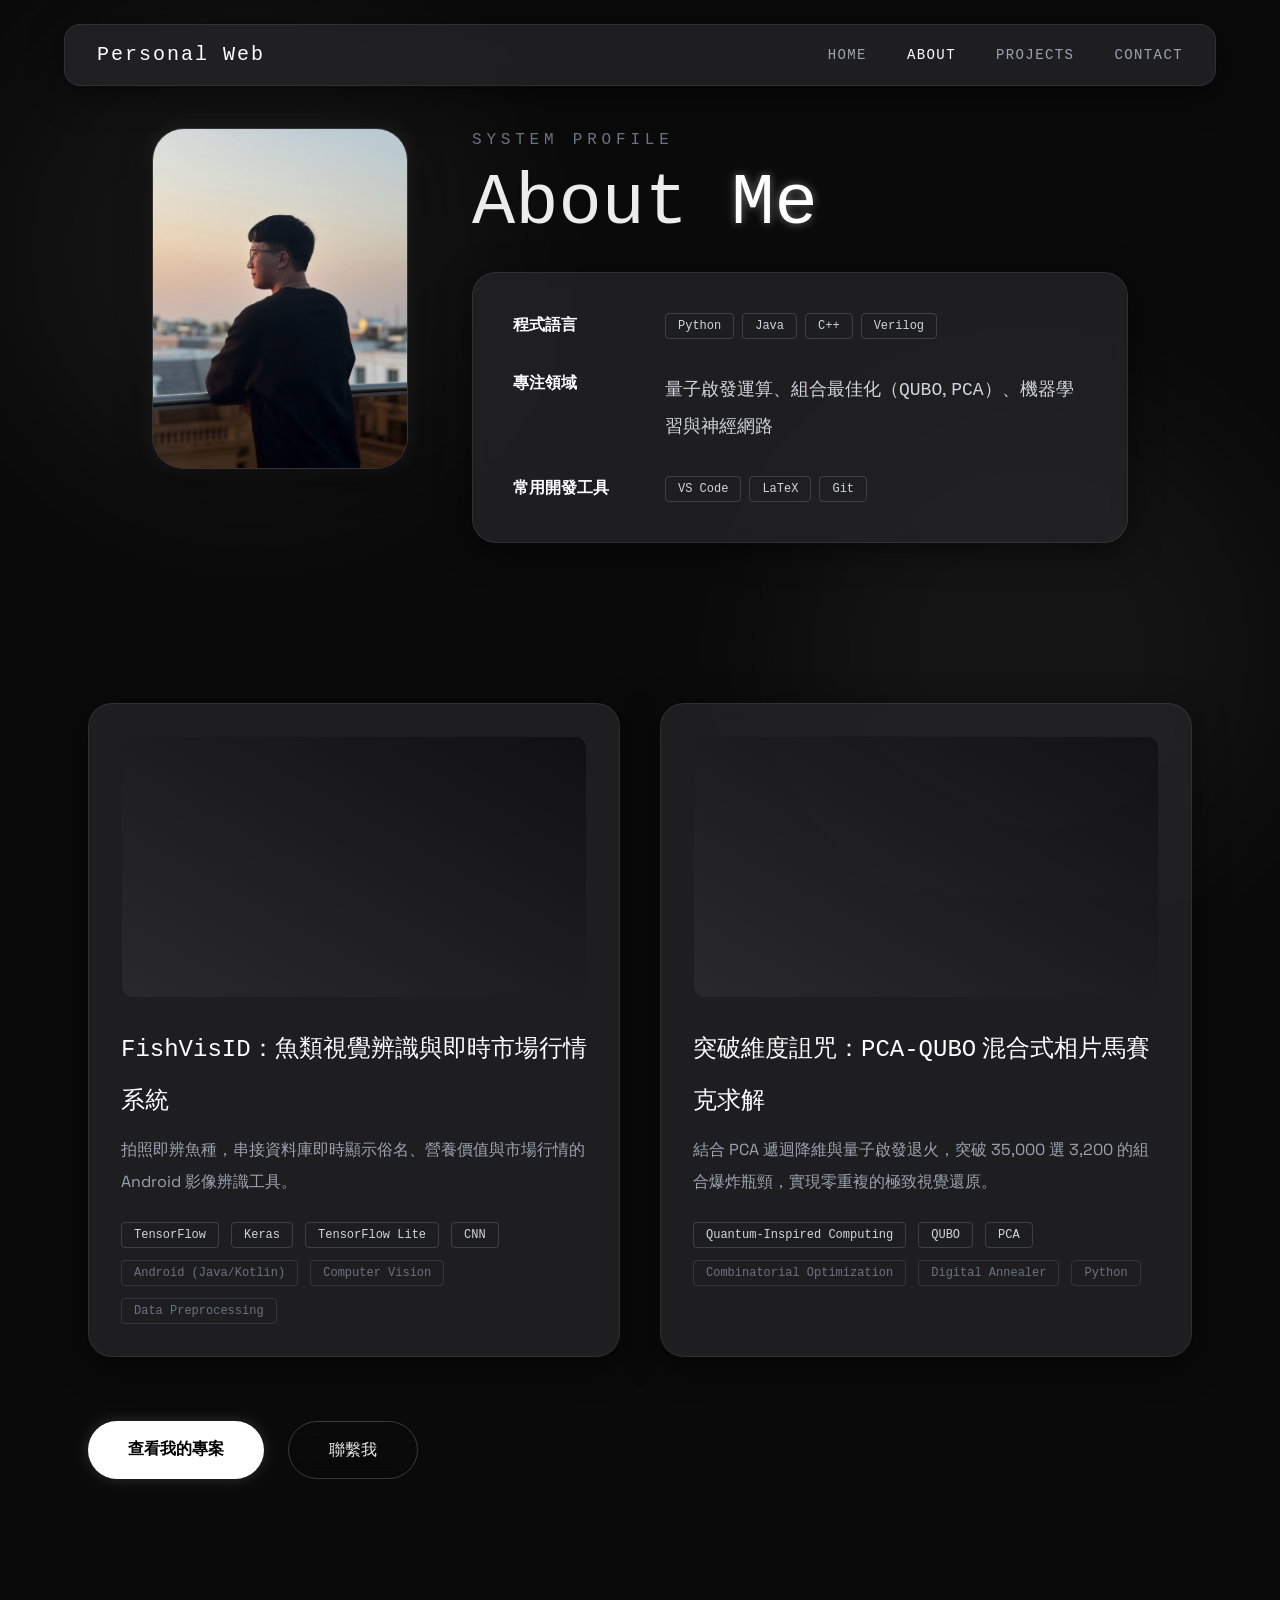
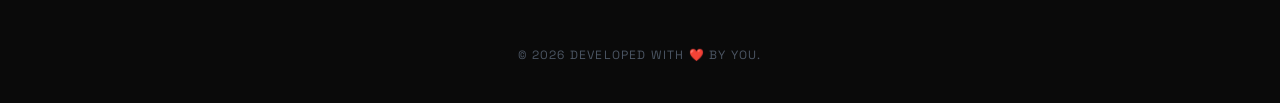
==== about.html @ de36a01a "整體優化" ====
<!DOCTYPE html>
<html lang="zh-TW">

<head>
    <meta charset="UTF-8">
    <meta name="viewport" content="width=device-width, initial-scale=1.0">
    <title>About | Personal Web</title>
    <link rel="preconnect" href="https://fonts.googleapis.com">
    <link rel="preconnect" href="https://fonts.gstatic.com" crossorigin>
    <link href="https://fonts.googleapis.com/css2?family=Playfair+Display:wght@500;700&family=Space+Grotesk:wght@300;400;500;700&display=swap"
        rel="stylesheet">
    <link href="tailwind.css" rel="stylesheet">
    <link href="https://unpkg.com/aos@2.3.1/dist/aos.css" rel="stylesheet">
    <!-------------------------------------------------------------------------
    CSS
    ----------------------------------------------------------------------->

    <style>
        html {
            scroll-behavior: smooth;
            overflow-x: hidden;
            width: 100%;
        }

        section[id] {
            scroll-margin-top: 110px;
        }

        body {
            background-color: #0A0A0A;
            color: #ECECEC;
            font-family: 'Space Grotesk', sans-serif;
            overflow-x: hidden;
            overflow-wrap: break-word;
        }

        .font-display {
            font-family: 'Playfair Display', serif;
        }

        /* 環境光暈：純白單色漫射光，僅暗示空間深度 */
        .blob {
            position: absolute;
            width: 500px;
            height: 500px;
            background: rgba(255, 255, 255, 0.045);
            filter: blur(80px);
            border-radius: 50%;
            z-index: -1;
            will-change: transform;
        }

        /* 消光毛玻璃材質 */
        .glass-card {
            background: rgba(40, 40, 43, 0.72);
            backdrop-filter: blur(10px);
            -webkit-backdrop-filter: blur(10px);
            border: 1px solid rgba(255, 255, 255, 0.08);
            box-shadow: 0 8px 32px 0 rgba(0, 0, 0, 0.5);
            position: relative;
            overflow: hidden;
            transition: border-color 0.3s ease, box-shadow 0.3s ease, background-color 0.3s ease;
        }

        .glass-card:hover {
            border-color: rgba(255, 255, 255, 0.2);
            background: rgba(46, 46, 50, 0.8);
            box-shadow: 0 8px 32px 0 rgba(0, 0, 0, 0.5), 0 0 24px rgba(255, 255, 255, 0.06);
        }

        /* 手機版效能優化：backdrop-filter 與大面積模糊在 Safari 上非常吃資源，
           小螢幕直接關閉，改用純色底，觀感接近、但流暢很多 */
        @media (max-width: 767px) {
            .blob {
                display: none;
            }

            .glass-card {
                background: rgba(30, 30, 33, 0.94);
                backdrop-filter: none;
                -webkit-backdrop-filter: none;
            }

            .glass-card:hover {
                background: rgba(34, 34, 38, 0.96);
            }
        }

        /* 彈窗開關動畫 */
        #modal-overlay {
            transition: opacity 0.25s ease;
            opacity: 0;
        }

        #modal-overlay.modal-active {
            opacity: 1;
        }

        #modal-overlay>.glass-card {
            transition: transform 0.25s ease, opacity 0.25s ease;
            transform: scale(0.96);
            opacity: 0;
        }

        #modal-overlay.modal-active>.glass-card {
            transform: scale(1);
            opacity: 1;
        }

        .text-glow-white {
            text-shadow: 0 0 10px rgba(255, 255, 255, 0.4);
        }

        .glow-hover:hover {
            text-shadow: 0 0 10px rgba(255, 255, 255, 0.5);
        }

        @keyframes scan {
            0% {
                transform: translateY(-100%);
            }

            100% {
                transform: translateY(100%);
            }
        }

        /* 面板滾輪 */
        .custom-scrollbar::-webkit-scrollbar {
            width: 6px;
        }

        .custom-scrollbar::-webkit-scrollbar-track {
            background: rgba(255, 255, 255, 0.05);
            border-radius: 10px;
        }

        .custom-scrollbar::-webkit-scrollbar-thumb {
            background: rgba(255, 255, 255, 0.25);
            border-radius: 10px;
        }

        .custom-scrollbar::-webkit-scrollbar-thumb:hover {
            background: rgba(255, 255, 255, 0.4);
        }
    </style>
</head>

<body class="selection:bg-white/20 selection:text-white">

    <div class="fixed inset-0 overflow-hidden -z-10 pointer-events-none">
        <div class="blob top-0 left-0"></div>
        <div class="blob bottom-0 right-0"></div>
    </div>

    <!-------------------------------------------------------------------------
    導覽列
    ----------------------------------------------------------------------->
    <nav class="fixed w-full z-50 p-6">
        <div class="max-w-6xl mx-auto glass-card rounded-2xl">
            <div class="flex justify-between items-center px-6 md:px-8 py-4">
                <a href="index.html" class="font-mono text-lg md:text-xl tracking-widest text-white">Personal Web</a>
                <div class="hidden md:flex space-x-10 text-sm tracking-widest font-medium font-mono text-gray-400">
                    <a href="index.html" class="hover:text-white transition-colors">HOME</a>
                    <a href="about.html" class="text-white transition-colors">ABOUT</a>
                    <a href="index.html#work" class="hover:text-white transition-colors">PROJECTS</a>
                    <a href="index.html#contact" class="hover:text-white transition-colors">CONTACT</a>
                </div>
                <button onclick="toggleNav()" aria-label="Menu" class="md:hidden text-white text-2xl leading-none px-1">☰</button>
            </div>
            <div id="mobile-nav" class="hidden flex-col md:hidden px-6 pb-4 space-y-4 text-sm tracking-widest font-medium font-mono text-gray-400">
                <a href="index.html" class="hover:text-white transition-colors">HOME</a>
                <a href="about.html" class="text-white transition-colors">ABOUT</a>
                <a href="index.html#work" class="hover:text-white transition-colors">PROJECTS</a>
                <a href="index.html#contact" class="hover:text-white transition-colors">CONTACT</a>
            </div>
        </div>
    </nav>

    <!-------------------------------------------------------------------------
    關於我
    ----------------------------------------------------------------------->
    <section class="flex flex-col justify-center px-6 pt-32 pb-16 max-w-5xl mx-auto">
        <div class="flex flex-col md:flex-row items-center md:items-start gap-12 md:gap-16 mb-16">

            <div class="relative group shrink-0" data-aos="fade-right" data-aos-duration="1200">
                <div
                    class="absolute -inset-1 bg-white/20 rounded-[2rem] blur opacity-30 group-hover:opacity-50 transition duration-1000">
                </div>

                <div
                    class="relative w-56 md:w-64 aspect-[3/4] rounded-[2rem] overflow-hidden border border-white/10 glass-card">
                    <img src="./assets/大頭照2.jpg" alt="Profile" class="w-full h-full object-cover" width="256"
                        height="341" decoding="async" fetchpriority="high">

                    <div
                        class="absolute inset-0 bg-gradient-to-b from-transparent via-white/10 to-transparent h-full w-full -translate-y-full animate-[scan_3s_linear_infinite]">
                    </div>
                </div>
            </div>

            <div class="flex-1 text-center md:text-left" data-aos="fade-up" data-aos-duration="1000">
                <h2 class="text-gray-500 font-mono tracking-[0.3em] mb-4">SYSTEM PROFILE</h2>
                <h1 class="font-mono text-5xl md:text-7xl mb-8 leading-tight">
                    About <span class="text-white text-glow-white">Me</span>
                </h1>

                <div class="glass-card rounded-3xl p-8 md:p-10">
                    <ul class="space-y-8">
                        <li class="flex flex-col sm:flex-row sm:items-start gap-2 sm:gap-6">
                            <span class="text-white font-bold shrink-0 sm:w-32">程式語言</span>
                            <div class="flex flex-wrap gap-2">
                                <span class="text-xs font-mono border border-white/15 text-gray-300 px-3 py-1 rounded">Python</span>
                                <span class="text-xs font-mono border border-white/15 text-gray-300 px-3 py-1 rounded">Java</span>
                                <span class="text-xs font-mono border border-white/15 text-gray-300 px-3 py-1 rounded">C++</span>
                                <span class="text-xs font-mono border border-white/15 text-gray-300 px-3 py-1 rounded">Verilog</span>
                            </div>
                        </li>
                        <li class="flex flex-col sm:flex-row sm:items-start gap-2 sm:gap-6">
                            <span class="text-white font-bold shrink-0 sm:w-32">專注領域</span>
                            <p class="text-gray-300 text-lg leading-[2]">量子啟發運算、組合最佳化（<span class="font-mono">QUBO</span>,
                                <span class="font-mono">PCA</span>）、機器學習與神經網路
                            </p>
                        </li>
                        <li class="flex flex-col sm:flex-row sm:items-start gap-2 sm:gap-6">
                            <span class="text-white font-bold shrink-0 sm:w-32">常用開發工具</span>
                            <div class="flex flex-wrap gap-2">
                                <span class="text-xs font-mono border border-white/15 text-gray-300 px-3 py-1 rounded">VS
                                    Code</span>
                                <span class="text-xs font-mono border border-white/15 text-gray-300 px-3 py-1 rounded">LaTeX</span>
                                <span class="text-xs font-mono border border-white/15 text-gray-300 px-3 py-1 rounded">Git</span>
                            </div>
                        </li>
                    </ul>
                </div>
            </div>
        </div>
    </section>

    <section class="pt-8 pb-32 px-6 max-w-6xl mx-auto">
        <div class="grid md:grid-cols-2 gap-10">
            <div class="glass-card rounded-3xl p-8 cursor-pointer group relative overflow-hidden"
                onclick="openModal('fishvisid')" data-aos="zoom-in-up" data-aos-delay="200">

                <div
                    class="absolute inset-0 border-2 border-transparent group-hover:border-white/20 rounded-3xl transition-all duration-500">
                </div>

                <div class="aspect-video bg-black/40 rounded-xl mb-6 flex items-center justify-center overflow-hidden border border-white/5">
                    <div
                        class="w-full h-full bg-gradient-to-tr from-white/10 to-transparent group-hover:scale-105 transition-transform duration-500 flex items-center justify-center">
                        <span
                            class="text-gray-400 font-mono tracking-widest opacity-0 group-hover:opacity-100 transition-opacity">VIEW
                            SYSTEM</span>
                    </div>
                </div>

                <h4 class="font-display text-2xl mb-3 text-white leading-[2]">
                    <span class="font-mono">FishVisID</span>：魚類視覺辨識與即時市場行情系統
                </h4>
                <p class="text-gray-400 mb-6 leading-[2]">拍照即辨魚種，串接資料庫即時顯示俗名、營養價值與市場行情的 Android 影像辨識工具。</p>
                <div class="flex gap-3 flex-wrap">
                    <span
                        class="text-xs font-mono border border-white/15 text-gray-300 px-3 py-1 rounded">TensorFlow</span>
                    <span
                        class="text-xs font-mono border border-white/15 text-gray-300 px-3 py-1 rounded">Keras</span>
                    <span class="text-xs font-mono border border-white/15 text-gray-300 px-3 py-1 rounded">TensorFlow
                        Lite</span>
                    <span
                        class="text-xs font-mono border border-white/15 text-gray-300 px-3 py-1 rounded">CNN</span>
                    <span class="text-xs font-mono border border-white/10 text-gray-500 px-3 py-1 rounded">Android
                        (Java/Kotlin)</span>
                    <span class="text-xs font-mono border border-white/10 text-gray-500 px-3 py-1 rounded">Computer
                        Vision</span>
                    <span class="text-xs font-mono border border-white/10 text-gray-500 px-3 py-1 rounded">Data
                        Preprocessing</span>
                </div>
            </div>

            <div class="glass-card rounded-3xl p-8 cursor-pointer group relative overflow-hidden"
                onclick="openModal('thesis')" data-aos="zoom-in-up" data-aos-delay="300">

                <div
                    class="absolute inset-0 border-2 border-transparent group-hover:border-white/20 rounded-3xl transition-all duration-500">
                </div>

                <div class="aspect-video bg-black/40 rounded-xl mb-6 flex items-center justify-center overflow-hidden border border-white/5">
                    <div
                        class="w-full h-full bg-gradient-to-tr from-white/10 to-transparent group-hover:scale-105 transition-transform duration-500 flex items-center justify-center">
                        <span
                            class="text-gray-400 font-mono tracking-widest opacity-0 group-hover:opacity-100 transition-opacity">VIEW
                            SYSTEM</span>
                    </div>
                </div>

                <h4 class="font-display text-2xl mb-3 text-white leading-[2]">
                    突破維度詛咒：<span class="font-mono">PCA-QUBO</span> 混合式相片馬賽克求解
                </h4>
                <p class="text-gray-400 mb-6 leading-[2]">結合 PCA 遞迴降維與量子啟發退火，突破 35,000 選 3,200 的組合爆炸瓶頸，實現零重複的極致視覺還原。</p>
                <div class="flex gap-3 flex-wrap">
                    <span
                        class="text-xs font-mono border border-white/15 text-gray-300 px-3 py-1 rounded">Quantum-Inspired
                        Computing</span>
                    <span
                        class="text-xs font-mono border border-white/15 text-gray-300 px-3 py-1 rounded">QUBO</span>
                    <span class="text-xs font-mono border border-white/15 text-gray-300 px-3 py-1 rounded">PCA</span>
                    <span class="text-xs font-mono border border-white/10 text-gray-500 px-3 py-1 rounded">Combinatorial
                        Optimization</span>
                    <span class="text-xs font-mono border border-white/10 text-gray-500 px-3 py-1 rounded">Digital
                        Annealer</span>
                    <span
                        class="text-xs font-mono border border-white/10 text-gray-500 px-3 py-1 rounded">Python</span>
                </div>
            </div>
        </div>

        <div class="mt-16 flex flex-col md:flex-row gap-6" data-aos="fade-up" data-aos-delay="500">
            <a href="index.html#work"
                class="bg-white hover:bg-gray-200 text-black font-bold py-4 px-10 rounded-full transition-all shadow-[0_0_15px_rgba(255,255,255,0.15)] text-center">
                查看我的專案
            </a>
            <a href="index.html#contact"
                class="border border-white/20 hover:border-white/60 py-4 px-10 rounded-full transition-all backdrop-blur-md text-center">
                聯繫我
            </a>
        </div>
    </section>

    <footer class="py-10 text-center text-gray-600 text-xs tracking-widest uppercase">
        &copy; 2026 Developed with ❤️ by You.
    </footer>

    <script src="https://unpkg.com/aos@2.3.1/dist/aos.js"></script>
    <script>
        AOS.init({
            offset: 120,
            duration: 800,
            easing: 'ease-in-out',
            once: true,
            disable: 'mobile'
        });

        function toggleNav() {
            const nav = document.getElementById('mobile-nav');
            nav.classList.toggle('hidden');
            nav.classList.toggle('flex');
        }
    </script>

    <script>
        function openModal(id) {
            const modal = document.getElementById('modal-overlay');
            modal.classList.remove('hidden');
            document.body.style.overflow = 'hidden';

            document.querySelectorAll('.modal-panel').forEach(panel => panel.classList.add('hidden'));
            const target = document.getElementById('modal-panel-' + id);
            if (target) target.classList.remove('hidden');

            void modal.offsetWidth; // 強制重繪，確保動畫從初始狀態開始
            modal.classList.add('modal-active');
        }

        function closeModal() {
            const modal = document.getElementById('modal-overlay');
            modal.classList.remove('modal-active');
            document.body.style.overflow = 'auto';

            setTimeout(() => {
                modal.classList.add('hidden');
            }, 250);
        }

        window.onclick = function (event) {
            const modal = document.getElementById('modal-overlay');
            if (event.target == modal) {
                closeModal();
            }
        }
    </script>

    <!-------------------------------------------------------------------------
    專題面板
    ----------------------------------------------------------------------->
    <div id="modal-overlay"
        class="fixed inset-0 bg-black/90 backdrop-blur-md z-[100] hidden flex items-center justify-center p-4">
        <div
            class="glass-card max-w-3xl w-full rounded-3xl overflow-hidden relative border border-white/10 shadow-[0_0_50px_rgba(255,255,255,0.06)]">
            <div class="max-h-[80vh] overflow-y-auto overscroll-contain custom-scrollbar p-6 md:p-10">

                <div class="h-1 w-full bg-gradient-to-r from-transparent via-white/30 to-transparent"></div>

                <div id="modal-panel-fishvisid" class="modal-panel hidden p-6 md:p-10">
                    <div class="relative mb-8 border-b border-white/10 pb-4 pr-12">
                        <div class="flex items-center gap-3 min-w-0">
                            <div class="w-3 h-3 bg-white/70 rounded-full animate-pulse shadow-[0_0_10px_rgba(255,255,255,0.5)]">
                            </div>
                            <h2 class="font-mono text-xl sm:text-3xl tracking-tight text-white break-words min-w-0">FISHVISID_VISION_ENGINE</h2>
                        </div>
                        <button onclick="closeModal()"
                            class="absolute top-0 right-0 w-8 h-8 flex items-center justify-center text-gray-400 hover:text-white transition-transform hover:rotate-90">✕</button>
                    </div>

                    <div class="mb-10 space-y-4">
                        <p class="text-gray-300 text-lg leading-[2]">
                            這是一套讓魚類辨識回歸「拍照即知」的行動端系統。使用者透過手機相機拍攝或匯入照片，即可自動分類
                            <span class="text-white font-bold">魚種</span>，並串接資料庫即時顯示俗名、營養價值與市場交易行情，解決傳統市場與超市選購海鮮時難以辨識魚種與行情的痛點。
                        </p>

                        <div class="bg-white/5 p-5 rounded-xl border-l-4 border-white/30 shadow-2xl">
                            <p class="text-white font-bold flex items-center gap-2 mb-2">
                                <span>🐟</span> 核心技術與架構：
                            </p>
                            <ul class="text-base text-gray-400 leading-[2] space-y-2">
                                <li>
                                    <strong class="text-gray-200">深度學習模型：</strong>
                                    使用 TensorFlow / Keras 搭建 CNN 架構（Rescaling、Conv2D、MaxPooling2D、Flatten、Dense），進行圖像特徵萃取與訓練。
                                </li>
                                <li>
                                    <strong class="text-gray-200">邊緣端部署：</strong>
                                    透過 TensorFlow Lite (TFLite) 進行模型輕量化與轉換，直接部署至 Android 行動裝置進行離線推論。
                                </li>
                                <li>
                                    <strong class="text-gray-200">資料工程與前處理：</strong>
                                    自建跨季節魚類影像資料集並進行影像去背處理，降低環境雜訊干擾以提升辨識穩定度；整合政府農業交易公開數據進行行情加權分析。
                                </li>
                                <li>
                                    <strong class="text-gray-200">前端與系統整合：</strong>
                                    採用 Android Studio 開發互動介面，結合手機相機與本機圖庫模組，實現一鍵辨識流程。
                                </li>
                            </ul>
                        </div>
                    </div>

                    <div class="mb-10">
                        <p class="text-xs font-mono text-gray-500 mb-4 uppercase tracking-widest text-center">
                            Recognition Pipeline</p>
                        <div class="flex flex-col md:flex-row items-center justify-between gap-4">
                            <div class="flex-1 text-center p-4 rounded-xl bg-white/5 border border-white/10 relative">
                                <span
                                    class="absolute -top-3 left-1/2 -translate-x-1/2 bg-white text-[10px] px-2 py-0.5 rounded text-black font-bold font-mono">CAPTURE</span>
                                <p class="text-sm font-bold text-white mb-1">拍攝 / 匯入照片</p>
                                <p class="text-[10px] text-gray-400">去背前處理，降低雜訊</p>
                            </div>
                            <div class="text-gray-500">→</div>
                            <div
                                class="flex-1 text-center p-4 rounded-xl bg-white/10 border border-white/20 relative">
                                <span
                                    class="absolute -top-3 left-1/2 -translate-x-1/2 bg-white text-[10px] px-2 py-0.5 rounded text-black font-bold font-mono">TFLITE</span>
                                <p class="text-sm font-bold text-white mb-1">離線 CNN 推論</p>
                                <p class="text-[10px] text-gray-300">裝置端分類魚種</p>
                            </div>
                            <div class="text-gray-500">→</div>
                            <div class="flex-1 text-center p-4 rounded-xl bg-white/5 border border-white/10 relative">
                                <span
                                    class="absolute -top-3 left-1/2 -translate-x-1/2 bg-white text-[10px] px-2 py-0.5 rounded text-black font-bold font-mono">RESULT</span>
                                <p class="text-sm font-bold text-white mb-1">比對行情資料庫</p>
                                <p class="text-[10px] text-gray-400">顯示俗名/營養/價格</p>
                            </div>
                        </div>
                    </div>
                </div>

                <div id="modal-panel-thesis" class="modal-panel hidden p-6 md:p-10">
                    <div class="relative mb-8 border-b border-white/10 pb-4 pr-12">
                        <div class="flex items-center gap-3 min-w-0">
                            <div class="w-3 h-3 bg-white/70 rounded-full animate-pulse shadow-[0_0_10px_rgba(255,255,255,0.5)]">
                            </div>
                            <h2 class="font-mono text-xl sm:text-3xl tracking-tight text-white break-words min-w-0">QUBO_MOSAIC_THESIS</h2>
                        </div>
                        <button onclick="closeModal()"
                            class="absolute top-0 right-0 w-8 h-8 flex items-center justify-center text-gray-400 hover:text-white transition-transform hover:rotate-90">✕</button>
                    </div>

                    <div class="mb-10 space-y-4">
                        <p class="text-gray-300 text-lg leading-[2]">
                            本碩士論文致力於解決超大型組合最佳化問題中的<span class="text-white font-bold">「維度詛咒（<span
                                    class="font-mono">Curse of Dimensionality</span>）」</span>。在生成完全不重複的相片馬賽克時，若將
                            35,000
                            張候選圖塊精準映射至 3,200 個目標方塊，會產生上億個二元變數，直接癱瘓傳統運算硬體。本研究提出一套混合式演算法，結合主成分分析與量子啟發退火技術，成功突破運算瓶頸，實現極致的視覺還原度。
                        </p>

                        <div class="bg-white/5 p-5 rounded-xl border-l-4 border-white/30 shadow-2xl">
                            <p class="text-white font-bold flex items-center gap-2 mb-2">
                                <span>⚛️</span> 核心技術與架構：
                            </p>
                            <ul class="text-base text-gray-400 leading-[2] space-y-2">
                                <li>
                                    <strong class="text-gray-200">PCA 遞迴降維空間切割：</strong>
                                    將特徵資料轉換至 CIELAB 色彩空間，提取具最大變異數的第一主成分（PC1）進行遞迴對半切割，將龐大的搜尋空間降維成硬體可負荷的小型子問題。
                                </li>
                                <li>
                                    <strong class="text-gray-200">QUBO 模型建構：</strong>
                                    將圖塊配對任務公式化為二次無約束二元最佳化（QUBO）模型，設計精確的懲罰項（Penalty）以嚴格確保「一方塊一圖塊」且「圖塊絕對不重複」的約束條件。
                                </li>
                                <li>
                                    <strong class="text-gray-200">硬體求解與效能評估：</strong>
                                    導入 Fujitsu Digital Annealer (DA) 與 Compal GPU Annealer (CGA)
                                    進行求解。相較於傳統模擬退火（SA）容易陷入局部極小值並產生視覺瑕疵，DA 在子問題規模為 15 時展現最佳的色彩保真度（Lowest Delta
                                    E），並將執行時間穩定控制在 1,000-3,000 秒內。
                                </li>
                                <li>
                                    <strong class="text-gray-200">學術認可：</strong>
                                    此研究成果已入選 IEEE QCE26 國際量子運算會議海報發表。
                                </li>
                            </ul>
                        </div>
                    </div>

                    <div class="mb-10">
                        <p class="text-xs font-mono text-gray-500 mb-4 uppercase tracking-widest text-center">
                            Solver Pipeline</p>
                        <div class="flex flex-col md:flex-row items-center justify-between gap-4">
                            <div class="flex-1 text-center p-4 rounded-xl bg-white/5 border border-white/10 relative">
                                <span
                                    class="absolute -top-3 left-1/2 -translate-x-1/2 bg-white text-[10px] px-2 py-0.5 rounded text-black font-bold font-mono">PCA</span>
                                <p class="text-sm font-bold text-white mb-1">CIELAB 遞迴切割</p>
                                <p class="text-[10px] text-gray-400">PC1 對半切割降維</p>
                            </div>
                            <div class="text-gray-500">→</div>
                            <div
                                class="flex-1 text-center p-4 rounded-xl bg-white/10 border border-white/20 relative">
                                <span
                                    class="absolute -top-3 left-1/2 -translate-x-1/2 bg-white text-[10px] px-2 py-0.5 rounded text-black font-bold font-mono">QUBO</span>
                                <p class="text-sm font-bold text-white mb-1">懲罰項建模</p>
                                <p class="text-[10px] text-gray-300">確保零重複分配</p>
                            </div>
                            <div class="text-gray-500">→</div>
                            <div class="flex-1 text-center p-4 rounded-xl bg-white/5 border border-white/10 relative">
                                <span
                                    class="absolute -top-3 left-1/2 -translate-x-1/2 bg-white text-[10px] px-2 py-0.5 rounded text-black font-bold font-mono">DA
                                    / CGA</span>
                                <p class="text-sm font-bold text-white mb-1">硬體退火求解</p>
                                <p class="text-[10px] text-gray-400">子問題規模 15 最佳</p>
                            </div>
                        </div>
                    </div>
                </div>

            </div>
        </div>
    </div>
</body>

</html>
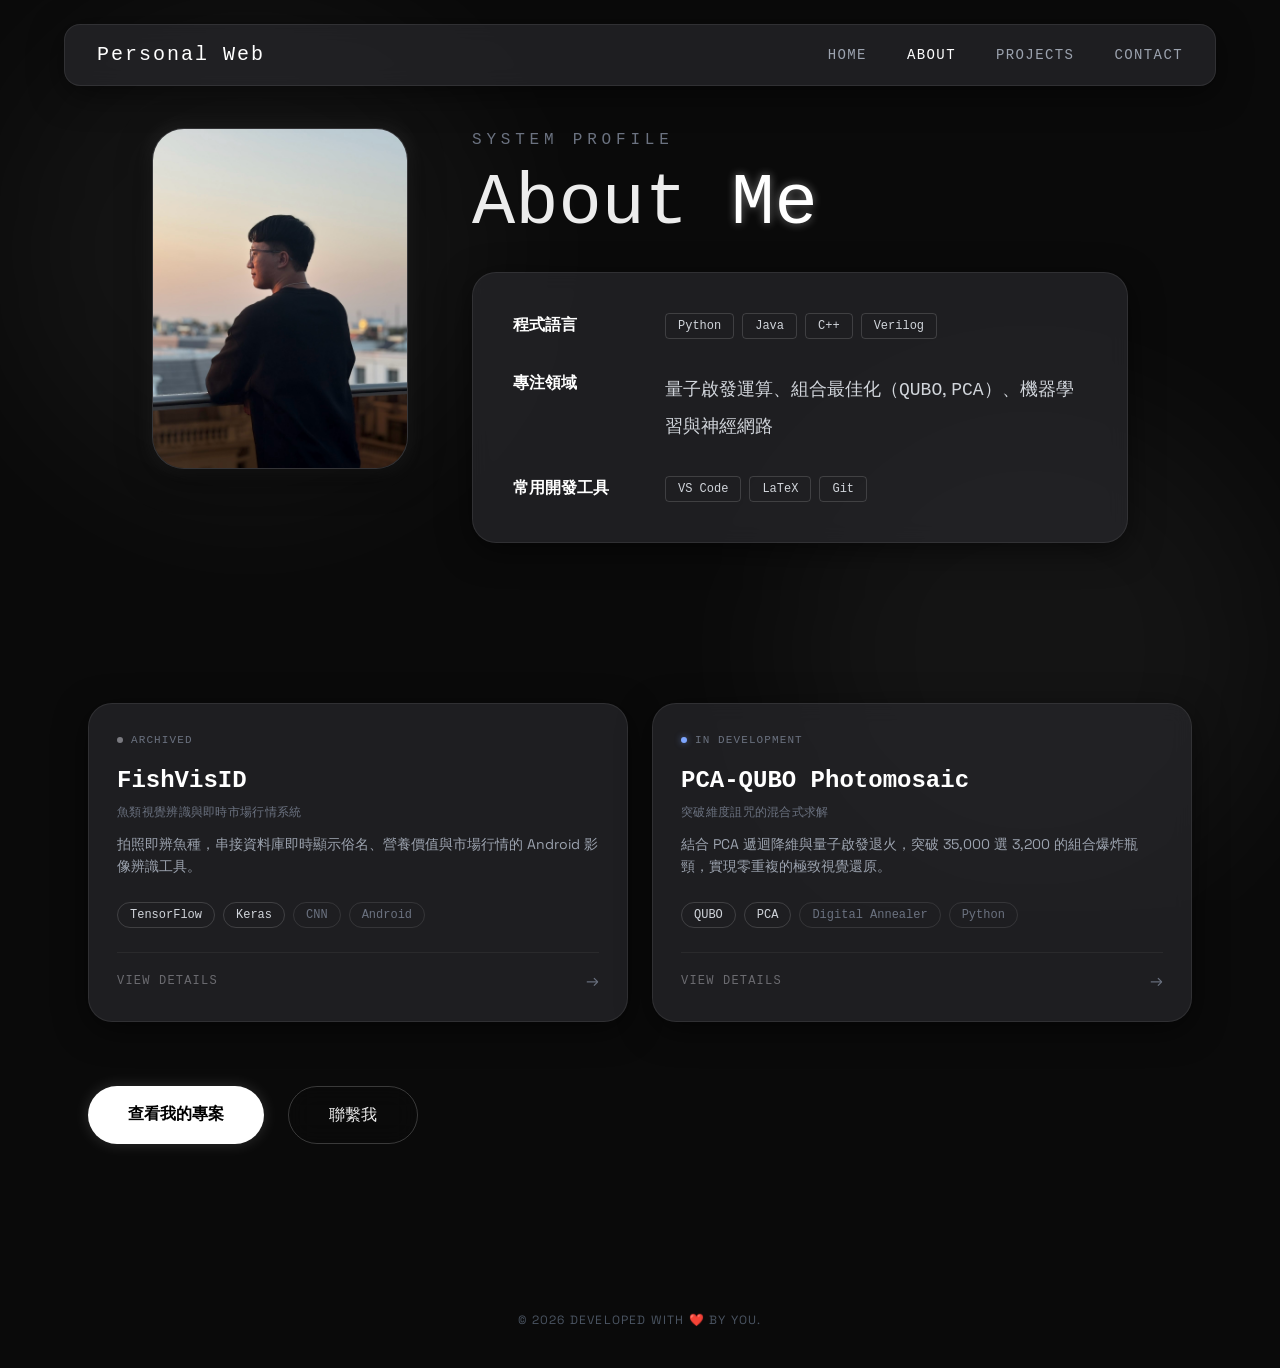
==== commit 195eb771: "整體優化" ====
--- a/about.html
+++ b/about.html
@@ -16,6 +16,24 @@
     ----------------------------------------------------------------------->
 
     <style>
+        /* ============ Design System：全站共用色彩／間距 token ============ */
+        :root {
+            --bg: #0A0A0A;
+            --surface: rgba(255, 255, 255, 0.03);
+            --surface-elevated: rgba(255, 255, 255, 0.07);
+            --border: rgba(255, 255, 255, 0.08);
+            --border-hover: rgba(255, 255, 255, 0.22);
+            --text-primary: #F5F5F5;
+            --text-secondary: #A0A0A5;
+            --text-muted: #6B6B70;
+            --accent: #7DA6FF;
+            --success: #5FD98A;
+            --status-active: #5FD98A;
+            --status-experimental: #E8B75A;
+            --status-development: #7DA6FF;
+            --status-archived: #7A7A80;
+        }
+
         html {
             scroll-behavior: smooth;
             overflow-x: hidden;
@@ -27,7 +45,7 @@
         }
 
         body {
-            background-color: #0A0A0A;
+            background-color: var(--bg);
             color: #ECECEC;
             font-family: 'Space Grotesk', sans-serif;
             overflow-x: hidden;
@@ -36,6 +54,61 @@
 
         .font-display {
             font-family: 'Playfair Display', serif;
+        }
+
+        /* ============ Project Card：統一卡片元件 ============ */
+        .status-dot {
+            display: inline-block;
+            width: 6px;
+            height: 6px;
+            border-radius: 999px;
+        }
+
+        .status-active {
+            background-color: var(--status-active);
+            box-shadow: 0 0 6px rgba(95, 217, 138, 0.6);
+        }
+
+        .status-experimental {
+            background-color: var(--status-experimental);
+            box-shadow: 0 0 6px rgba(232, 183, 90, 0.5);
+        }
+
+        .status-development {
+            background-color: var(--status-development);
+            box-shadow: 0 0 6px rgba(125, 166, 255, 0.5);
+        }
+
+        .status-archived {
+            background-color: var(--status-archived);
+        }
+
+        .project-card {
+            display: flex;
+            flex-direction: column;
+        }
+
+        .project-card:hover {
+            transform: translateY(-2px);
+        }
+
+        .project-card-action {
+            color: var(--text-muted);
+            transition: color 0.2s ease;
+        }
+
+        .project-card:hover .project-card-action {
+            color: var(--text-primary);
+        }
+
+        .project-card-arrow {
+            display: inline-block;
+            transition: transform 0.2s ease, color 0.2s ease;
+        }
+
+        .project-card:hover .project-card-arrow {
+            transform: translateX(3px);
+            color: var(--text-primary);
         }
 
         /* 環境光暈：純白單色漫射光，僅暗示空間深度 */
@@ -59,7 +132,7 @@
             box-shadow: 0 8px 32px 0 rgba(0, 0, 0, 0.5);
             position: relative;
             overflow: hidden;
-            transition: border-color 0.3s ease, box-shadow 0.3s ease, background-color 0.3s ease;
+            transition: border-color 0.2s ease, box-shadow 0.2s ease, background-color 0.2s ease, transform 0.2s ease;
         }
 
         .glass-card:hover {
@@ -238,78 +311,62 @@
     </section>
 
     <section class="pt-8 pb-32 px-6 max-w-6xl mx-auto">
-        <div class="grid md:grid-cols-2 gap-10">
-            <div class="glass-card rounded-3xl p-8 cursor-pointer group relative overflow-hidden"
+        <div class="grid grid-cols-1 sm:grid-cols-2 gap-6">
+            <div class="glass-card project-card rounded-3xl p-6 md:p-7 cursor-pointer"
                 onclick="openModal('fishvisid')" data-aos="zoom-in-up" data-aos-delay="200">
 
-                <div
-                    class="absolute inset-0 border-2 border-transparent group-hover:border-white/20 rounded-3xl transition-all duration-500">
-                </div>
-
-                <div class="aspect-video bg-black/40 rounded-xl mb-6 flex items-center justify-center overflow-hidden border border-white/5">
-                    <div
-                        class="w-full h-full bg-gradient-to-tr from-white/10 to-transparent group-hover:scale-105 transition-transform duration-500 flex items-center justify-center">
-                        <span
-                            class="text-gray-400 font-mono tracking-widest opacity-0 group-hover:opacity-100 transition-opacity">VIEW
-                            SYSTEM</span>
-                    </div>
-                </div>
-
-                <h4 class="font-display text-2xl mb-3 text-white leading-[2]">
-                    <span class="font-mono">FishVisID</span>：魚類視覺辨識與即時市場行情系統
+                <div class="flex items-center gap-2 mb-4">
+                    <span class="status-dot status-archived"></span>
+                    <span class="text-[11px] font-mono uppercase tracking-widest text-gray-500">Archived</span>
+                </div>
+
+                <h4 class="font-mono text-xl md:text-2xl mb-2 text-white font-bold leading-snug break-words">
+                    FishVisID
                 </h4>
-                <p class="text-gray-400 mb-6 leading-[2]">拍照即辨魚種，串接資料庫即時顯示俗名、營養價值與市場行情的 Android 影像辨識工具。</p>
-                <div class="flex gap-3 flex-wrap">
+                <p class="text-xs font-mono text-gray-500 mb-3 uppercase tracking-wide">魚類視覺辨識與即時市場行情系統</p>
+                <p class="text-sm text-gray-400 mb-6 leading-relaxed">拍照即辨魚種，串接資料庫即時顯示俗名、營養價值與市場行情的 Android 影像辨識工具。</p>
+                <div class="flex gap-2 flex-wrap mb-6">
                     <span
-                        class="text-xs font-mono border border-white/15 text-gray-300 px-3 py-1 rounded">TensorFlow</span>
+                        class="text-xs font-mono border border-white/15 text-gray-300 px-3 py-1 rounded-full">TensorFlow</span>
                     <span
-                        class="text-xs font-mono border border-white/15 text-gray-300 px-3 py-1 rounded">Keras</span>
-                    <span class="text-xs font-mono border border-white/15 text-gray-300 px-3 py-1 rounded">TensorFlow
-                        Lite</span>
+                        class="text-xs font-mono border border-white/15 text-gray-300 px-3 py-1 rounded-full">Keras</span>
                     <span
-                        class="text-xs font-mono border border-white/15 text-gray-300 px-3 py-1 rounded">CNN</span>
-                    <span class="text-xs font-mono border border-white/10 text-gray-500 px-3 py-1 rounded">Android
-                        (Java/Kotlin)</span>
-                    <span class="text-xs font-mono border border-white/10 text-gray-500 px-3 py-1 rounded">Computer
-                        Vision</span>
-                    <span class="text-xs font-mono border border-white/10 text-gray-500 px-3 py-1 rounded">Data
-                        Preprocessing</span>
+                        class="text-xs font-mono border border-white/10 text-gray-500 px-3 py-1 rounded-full">CNN</span>
+                    <span class="text-xs font-mono border border-white/10 text-gray-500 px-3 py-1 rounded-full">Android</span>
+                </div>
+
+                <div class="mt-auto pt-4 border-t border-white/5 flex items-center justify-between">
+                    <span class="text-xs font-mono uppercase tracking-widest project-card-action">View Details</span>
+                    <span class="project-card-arrow text-gray-500">→</span>
                 </div>
             </div>
 
-            <div class="glass-card rounded-3xl p-8 cursor-pointer group relative overflow-hidden"
+            <div class="glass-card project-card rounded-3xl p-6 md:p-7 cursor-pointer"
                 onclick="openModal('thesis')" data-aos="zoom-in-up" data-aos-delay="300">
 
-                <div
-                    class="absolute inset-0 border-2 border-transparent group-hover:border-white/20 rounded-3xl transition-all duration-500">
-                </div>
-
-                <div class="aspect-video bg-black/40 rounded-xl mb-6 flex items-center justify-center overflow-hidden border border-white/5">
-                    <div
-                        class="w-full h-full bg-gradient-to-tr from-white/10 to-transparent group-hover:scale-105 transition-transform duration-500 flex items-center justify-center">
-                        <span
-                            class="text-gray-400 font-mono tracking-widest opacity-0 group-hover:opacity-100 transition-opacity">VIEW
-                            SYSTEM</span>
-                    </div>
-                </div>
-
-                <h4 class="font-display text-2xl mb-3 text-white leading-[2]">
-                    突破維度詛咒：<span class="font-mono">PCA-QUBO</span> 混合式相片馬賽克求解
+                <div class="flex items-center gap-2 mb-4">
+                    <span class="status-dot status-development"></span>
+                    <span class="text-[11px] font-mono uppercase tracking-widest text-gray-500">In Development</span>
+                </div>
+
+                <h4 class="font-mono text-xl md:text-2xl mb-2 text-white font-bold leading-snug break-words">
+                    PCA-QUBO Photomosaic
                 </h4>
-                <p class="text-gray-400 mb-6 leading-[2]">結合 PCA 遞迴降維與量子啟發退火，突破 35,000 選 3,200 的組合爆炸瓶頸，實現零重複的極致視覺還原。</p>
-                <div class="flex gap-3 flex-wrap">
+                <p class="text-xs font-mono text-gray-500 mb-3 uppercase tracking-wide">突破維度詛咒的混合式求解</p>
+                <p class="text-sm text-gray-400 mb-6 leading-relaxed">結合 PCA 遞迴降維與量子啟發退火，突破 35,000 選 3,200 的組合爆炸瓶頸，實現零重複的極致視覺還原。</p>
+                <div class="flex gap-2 flex-wrap mb-6">
                     <span
-                        class="text-xs font-mono border border-white/15 text-gray-300 px-3 py-1 rounded">Quantum-Inspired
-                        Computing</span>
-                    <span
-                        class="text-xs font-mono border border-white/15 text-gray-300 px-3 py-1 rounded">QUBO</span>
-                    <span class="text-xs font-mono border border-white/15 text-gray-300 px-3 py-1 rounded">PCA</span>
-                    <span class="text-xs font-mono border border-white/10 text-gray-500 px-3 py-1 rounded">Combinatorial
-                        Optimization</span>
-                    <span class="text-xs font-mono border border-white/10 text-gray-500 px-3 py-1 rounded">Digital
+                        class="text-xs font-mono border border-white/15 text-gray-300 px-3 py-1 rounded-full">QUBO</span>
+                    <span class="text-xs font-mono border border-white/15 text-gray-300 px-3 py-1 rounded-full">PCA</span>
+                    <span class="text-xs font-mono border border-white/10 text-gray-500 px-3 py-1 rounded-full">Digital
                         Annealer</span>
                     <span
-                        class="text-xs font-mono border border-white/10 text-gray-500 px-3 py-1 rounded">Python</span>
+                        class="text-xs font-mono border border-white/10 text-gray-500 px-3 py-1 rounded-full">Python</span>
+                </div>
+
+                <div class="mt-auto pt-4 border-t border-white/5 flex items-center justify-between">
+                    <span class="text-xs font-mono uppercase tracking-widest project-card-action">View Details</span>
+                    <span class="project-card-arrow text-gray-500">→</span>
                 </div>
             </div>
         </div>
@@ -357,6 +414,9 @@
             const target = document.getElementById('modal-panel-' + id);
             if (target) target.classList.remove('hidden');
 
+            const scrollContainer = document.getElementById('modal-scroll-container');
+            if (scrollContainer) scrollContainer.scrollTop = 0; // 每次開啟都從最上方顯示
+
             void modal.offsetWidth; // 強制重繪，確保動畫從初始狀態開始
             modal.classList.add('modal-active');
         }
@@ -386,17 +446,17 @@
         class="fixed inset-0 bg-black/90 backdrop-blur-md z-[100] hidden flex items-center justify-center p-4">
         <div
             class="glass-card max-w-3xl w-full rounded-3xl overflow-hidden relative border border-white/10 shadow-[0_0_50px_rgba(255,255,255,0.06)]">
-            <div class="max-h-[80vh] overflow-y-auto overscroll-contain custom-scrollbar p-6 md:p-10">
+            <div id="modal-scroll-container" class="max-h-[80vh] overflow-y-auto overscroll-contain custom-scrollbar p-6 md:p-10">
 
                 <div class="h-1 w-full bg-gradient-to-r from-transparent via-white/30 to-transparent"></div>
 
                 <div id="modal-panel-fishvisid" class="modal-panel hidden p-6 md:p-10">
                     <div class="relative mb-8 border-b border-white/10 pb-4 pr-12">
-                        <div class="flex items-center gap-3 min-w-0">
-                            <div class="w-3 h-3 bg-white/70 rounded-full animate-pulse shadow-[0_0_10px_rgba(255,255,255,0.5)]">
-                            </div>
-                            <h2 class="font-mono text-xl sm:text-3xl tracking-tight text-white break-words min-w-0">FISHVISID_VISION_ENGINE</h2>
+                        <div class="flex items-center gap-2 mb-2">
+                            <span class="status-dot status-archived"></span>
+                            <span class="text-[11px] font-mono uppercase tracking-widest text-gray-500">Archived</span>
                         </div>
+                        <h2 class="font-mono text-xl sm:text-3xl tracking-tight text-white font-bold break-words">FISHVISID_VISION_ENGINE</h2>
                         <button onclick="closeModal()"
                             class="absolute top-0 right-0 w-8 h-8 flex items-center justify-center text-gray-400 hover:text-white transition-transform hover:rotate-90">✕</button>
                     </div>
@@ -463,11 +523,11 @@
 
                 <div id="modal-panel-thesis" class="modal-panel hidden p-6 md:p-10">
                     <div class="relative mb-8 border-b border-white/10 pb-4 pr-12">
-                        <div class="flex items-center gap-3 min-w-0">
-                            <div class="w-3 h-3 bg-white/70 rounded-full animate-pulse shadow-[0_0_10px_rgba(255,255,255,0.5)]">
-                            </div>
-                            <h2 class="font-mono text-xl sm:text-3xl tracking-tight text-white break-words min-w-0">QUBO_MOSAIC_THESIS</h2>
+                        <div class="flex items-center gap-2 mb-2">
+                            <span class="status-dot status-development"></span>
+                            <span class="text-[11px] font-mono uppercase tracking-widest text-gray-500">In Development</span>
                         </div>
+                        <h2 class="font-mono text-xl sm:text-3xl tracking-tight text-white font-bold break-words">QUBO_MOSAIC_THESIS</h2>
                         <button onclick="closeModal()"
                             class="absolute top-0 right-0 w-8 h-8 flex items-center justify-center text-gray-400 hover:text-white transition-transform hover:rotate-90">✕</button>
                     </div>
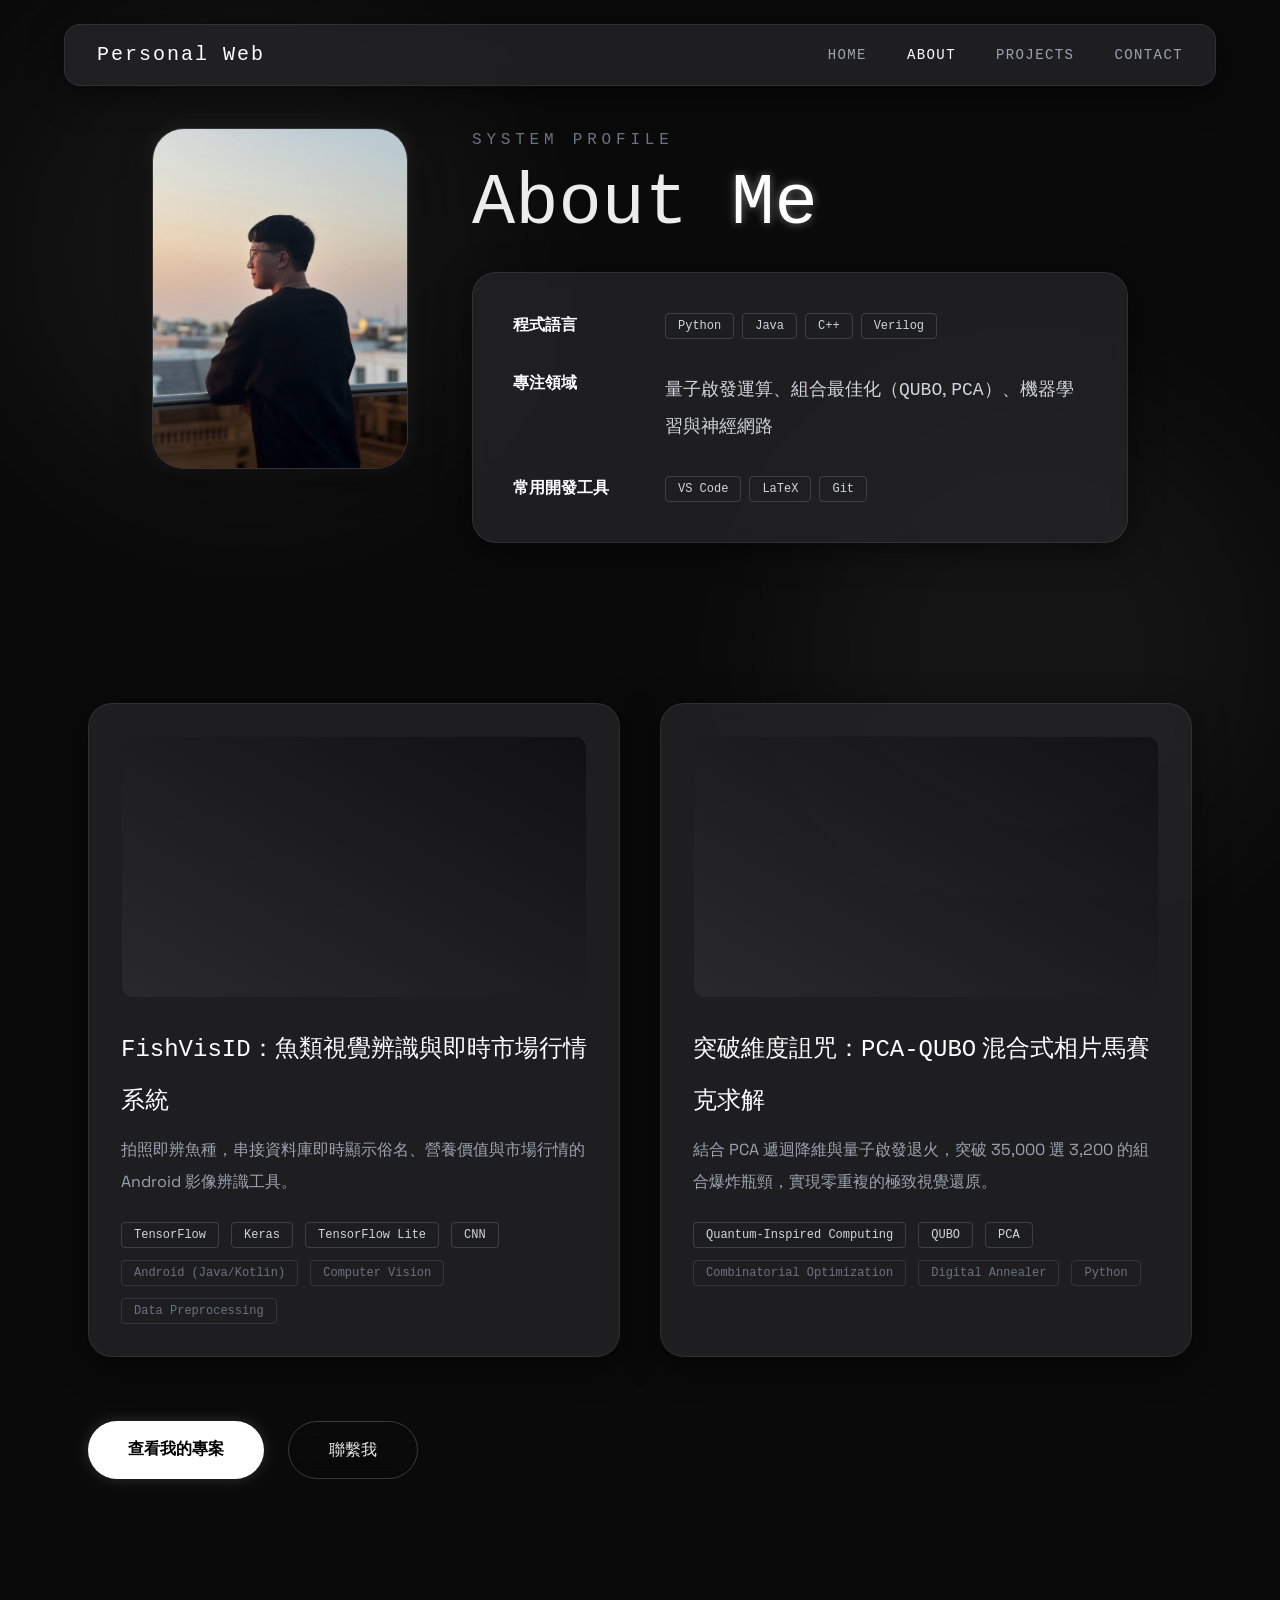
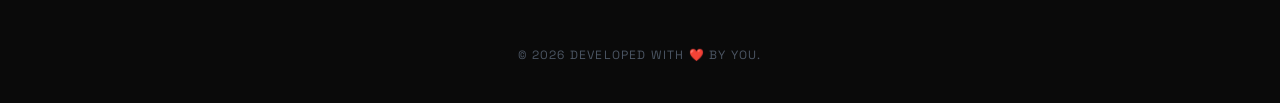
==== commit 9e6b4f83: "整體優化" ====
--- a/about.html
+++ b/about.html
@@ -16,24 +16,6 @@
     ----------------------------------------------------------------------->
 
     <style>
-        /* ============ Design System：全站共用色彩／間距 token ============ */
-        :root {
-            --bg: #0A0A0A;
-            --surface: rgba(255, 255, 255, 0.03);
-            --surface-elevated: rgba(255, 255, 255, 0.07);
-            --border: rgba(255, 255, 255, 0.08);
-            --border-hover: rgba(255, 255, 255, 0.22);
-            --text-primary: #F5F5F5;
-            --text-secondary: #A0A0A5;
-            --text-muted: #6B6B70;
-            --accent: #7DA6FF;
-            --success: #5FD98A;
-            --status-active: #5FD98A;
-            --status-experimental: #E8B75A;
-            --status-development: #7DA6FF;
-            --status-archived: #7A7A80;
-        }
-
         html {
             scroll-behavior: smooth;
             overflow-x: hidden;
@@ -45,7 +27,7 @@
         }
 
         body {
-            background-color: var(--bg);
+            background-color: #0A0A0A;
             color: #ECECEC;
             font-family: 'Space Grotesk', sans-serif;
             overflow-x: hidden;
@@ -54,61 +36,6 @@
 
         .font-display {
             font-family: 'Playfair Display', serif;
-        }
-
-        /* ============ Project Card：統一卡片元件 ============ */
-        .status-dot {
-            display: inline-block;
-            width: 6px;
-            height: 6px;
-            border-radius: 999px;
-        }
-
-        .status-active {
-            background-color: var(--status-active);
-            box-shadow: 0 0 6px rgba(95, 217, 138, 0.6);
-        }
-
-        .status-experimental {
-            background-color: var(--status-experimental);
-            box-shadow: 0 0 6px rgba(232, 183, 90, 0.5);
-        }
-
-        .status-development {
-            background-color: var(--status-development);
-            box-shadow: 0 0 6px rgba(125, 166, 255, 0.5);
-        }
-
-        .status-archived {
-            background-color: var(--status-archived);
-        }
-
-        .project-card {
-            display: flex;
-            flex-direction: column;
-        }
-
-        .project-card:hover {
-            transform: translateY(-2px);
-        }
-
-        .project-card-action {
-            color: var(--text-muted);
-            transition: color 0.2s ease;
-        }
-
-        .project-card:hover .project-card-action {
-            color: var(--text-primary);
-        }
-
-        .project-card-arrow {
-            display: inline-block;
-            transition: transform 0.2s ease, color 0.2s ease;
-        }
-
-        .project-card:hover .project-card-arrow {
-            transform: translateX(3px);
-            color: var(--text-primary);
         }
 
         /* 環境光暈：純白單色漫射光，僅暗示空間深度 */
@@ -132,7 +59,7 @@
             box-shadow: 0 8px 32px 0 rgba(0, 0, 0, 0.5);
             position: relative;
             overflow: hidden;
-            transition: border-color 0.2s ease, box-shadow 0.2s ease, background-color 0.2s ease, transform 0.2s ease;
+            transition: border-color 0.3s ease, box-shadow 0.3s ease, background-color 0.3s ease;
         }
 
         .glass-card:hover {
@@ -311,62 +238,78 @@
     </section>
 
     <section class="pt-8 pb-32 px-6 max-w-6xl mx-auto">
-        <div class="grid grid-cols-1 sm:grid-cols-2 gap-6">
-            <div class="glass-card project-card rounded-3xl p-6 md:p-7 cursor-pointer"
+        <div class="grid md:grid-cols-2 gap-10">
+            <div class="glass-card rounded-3xl p-8 cursor-pointer group relative overflow-hidden"
                 onclick="openModal('fishvisid')" data-aos="zoom-in-up" data-aos-delay="200">
 
-                <div class="flex items-center gap-2 mb-4">
-                    <span class="status-dot status-archived"></span>
-                    <span class="text-[11px] font-mono uppercase tracking-widest text-gray-500">Archived</span>
-                </div>
-
-                <h4 class="font-mono text-xl md:text-2xl mb-2 text-white font-bold leading-snug break-words">
-                    FishVisID
+                <div
+                    class="absolute inset-0 border-2 border-transparent group-hover:border-white/20 rounded-3xl transition-all duration-500">
+                </div>
+
+                <div class="aspect-video bg-black/40 rounded-xl mb-6 flex items-center justify-center overflow-hidden border border-white/5">
+                    <div
+                        class="w-full h-full bg-gradient-to-tr from-white/10 to-transparent group-hover:scale-105 transition-transform duration-500 flex items-center justify-center">
+                        <span
+                            class="text-gray-400 font-mono tracking-widest opacity-0 group-hover:opacity-100 transition-opacity">VIEW
+                            SYSTEM</span>
+                    </div>
+                </div>
+
+                <h4 class="font-display text-2xl mb-3 text-white leading-[2]">
+                    <span class="font-mono">FishVisID</span>：魚類視覺辨識與即時市場行情系統
                 </h4>
-                <p class="text-xs font-mono text-gray-500 mb-3 uppercase tracking-wide">魚類視覺辨識與即時市場行情系統</p>
-                <p class="text-sm text-gray-400 mb-6 leading-relaxed">拍照即辨魚種，串接資料庫即時顯示俗名、營養價值與市場行情的 Android 影像辨識工具。</p>
-                <div class="flex gap-2 flex-wrap mb-6">
+                <p class="text-gray-400 mb-6 leading-[2]">拍照即辨魚種，串接資料庫即時顯示俗名、營養價值與市場行情的 Android 影像辨識工具。</p>
+                <div class="flex gap-3 flex-wrap">
                     <span
-                        class="text-xs font-mono border border-white/15 text-gray-300 px-3 py-1 rounded-full">TensorFlow</span>
+                        class="text-xs font-mono border border-white/15 text-gray-300 px-3 py-1 rounded">TensorFlow</span>
                     <span
-                        class="text-xs font-mono border border-white/15 text-gray-300 px-3 py-1 rounded-full">Keras</span>
+                        class="text-xs font-mono border border-white/15 text-gray-300 px-3 py-1 rounded">Keras</span>
+                    <span class="text-xs font-mono border border-white/15 text-gray-300 px-3 py-1 rounded">TensorFlow
+                        Lite</span>
                     <span
-                        class="text-xs font-mono border border-white/10 text-gray-500 px-3 py-1 rounded-full">CNN</span>
-                    <span class="text-xs font-mono border border-white/10 text-gray-500 px-3 py-1 rounded-full">Android</span>
-                </div>
-
-                <div class="mt-auto pt-4 border-t border-white/5 flex items-center justify-between">
-                    <span class="text-xs font-mono uppercase tracking-widest project-card-action">View Details</span>
-                    <span class="project-card-arrow text-gray-500">→</span>
-                </div>
-            </div>
-
-            <div class="glass-card project-card rounded-3xl p-6 md:p-7 cursor-pointer"
+                        class="text-xs font-mono border border-white/15 text-gray-300 px-3 py-1 rounded">CNN</span>
+                    <span class="text-xs font-mono border border-white/10 text-gray-500 px-3 py-1 rounded">Android
+                        (Java/Kotlin)</span>
+                    <span class="text-xs font-mono border border-white/10 text-gray-500 px-3 py-1 rounded">Computer
+                        Vision</span>
+                    <span class="text-xs font-mono border border-white/10 text-gray-500 px-3 py-1 rounded">Data
+                        Preprocessing</span>
+                </div>
+            </div>
+
+            <div class="glass-card rounded-3xl p-8 cursor-pointer group relative overflow-hidden"
                 onclick="openModal('thesis')" data-aos="zoom-in-up" data-aos-delay="300">
 
-                <div class="flex items-center gap-2 mb-4">
-                    <span class="status-dot status-development"></span>
-                    <span class="text-[11px] font-mono uppercase tracking-widest text-gray-500">In Development</span>
-                </div>
-
-                <h4 class="font-mono text-xl md:text-2xl mb-2 text-white font-bold leading-snug break-words">
-                    PCA-QUBO Photomosaic
+                <div
+                    class="absolute inset-0 border-2 border-transparent group-hover:border-white/20 rounded-3xl transition-all duration-500">
+                </div>
+
+                <div class="aspect-video bg-black/40 rounded-xl mb-6 flex items-center justify-center overflow-hidden border border-white/5">
+                    <div
+                        class="w-full h-full bg-gradient-to-tr from-white/10 to-transparent group-hover:scale-105 transition-transform duration-500 flex items-center justify-center">
+                        <span
+                            class="text-gray-400 font-mono tracking-widest opacity-0 group-hover:opacity-100 transition-opacity">VIEW
+                            SYSTEM</span>
+                    </div>
+                </div>
+
+                <h4 class="font-display text-2xl mb-3 text-white leading-[2]">
+                    突破維度詛咒：<span class="font-mono">PCA-QUBO</span> 混合式相片馬賽克求解
                 </h4>
-                <p class="text-xs font-mono text-gray-500 mb-3 uppercase tracking-wide">突破維度詛咒的混合式求解</p>
-                <p class="text-sm text-gray-400 mb-6 leading-relaxed">結合 PCA 遞迴降維與量子啟發退火，突破 35,000 選 3,200 的組合爆炸瓶頸，實現零重複的極致視覺還原。</p>
-                <div class="flex gap-2 flex-wrap mb-6">
+                <p class="text-gray-400 mb-6 leading-[2]">結合 PCA 遞迴降維與量子啟發退火，突破 35,000 選 3,200 的組合爆炸瓶頸，實現零重複的極致視覺還原。</p>
+                <div class="flex gap-3 flex-wrap">
                     <span
-                        class="text-xs font-mono border border-white/15 text-gray-300 px-3 py-1 rounded-full">QUBO</span>
-                    <span class="text-xs font-mono border border-white/15 text-gray-300 px-3 py-1 rounded-full">PCA</span>
-                    <span class="text-xs font-mono border border-white/10 text-gray-500 px-3 py-1 rounded-full">Digital
+                        class="text-xs font-mono border border-white/15 text-gray-300 px-3 py-1 rounded">Quantum-Inspired
+                        Computing</span>
+                    <span
+                        class="text-xs font-mono border border-white/15 text-gray-300 px-3 py-1 rounded">QUBO</span>
+                    <span class="text-xs font-mono border border-white/15 text-gray-300 px-3 py-1 rounded">PCA</span>
+                    <span class="text-xs font-mono border border-white/10 text-gray-500 px-3 py-1 rounded">Combinatorial
+                        Optimization</span>
+                    <span class="text-xs font-mono border border-white/10 text-gray-500 px-3 py-1 rounded">Digital
                         Annealer</span>
                     <span
-                        class="text-xs font-mono border border-white/10 text-gray-500 px-3 py-1 rounded-full">Python</span>
-                </div>
-
-                <div class="mt-auto pt-4 border-t border-white/5 flex items-center justify-between">
-                    <span class="text-xs font-mono uppercase tracking-widest project-card-action">View Details</span>
-                    <span class="project-card-arrow text-gray-500">→</span>
+                        class="text-xs font-mono border border-white/10 text-gray-500 px-3 py-1 rounded">Python</span>
                 </div>
             </div>
         </div>
@@ -414,9 +357,6 @@
             const target = document.getElementById('modal-panel-' + id);
             if (target) target.classList.remove('hidden');
 
-            const scrollContainer = document.getElementById('modal-scroll-container');
-            if (scrollContainer) scrollContainer.scrollTop = 0; // 每次開啟都從最上方顯示
-
             void modal.offsetWidth; // 強制重繪，確保動畫從初始狀態開始
             modal.classList.add('modal-active');
         }
@@ -446,17 +386,17 @@
         class="fixed inset-0 bg-black/90 backdrop-blur-md z-[100] hidden flex items-center justify-center p-4">
         <div
             class="glass-card max-w-3xl w-full rounded-3xl overflow-hidden relative border border-white/10 shadow-[0_0_50px_rgba(255,255,255,0.06)]">
-            <div id="modal-scroll-container" class="max-h-[80vh] overflow-y-auto overscroll-contain custom-scrollbar p-6 md:p-10">
+            <div class="max-h-[80vh] overflow-y-auto overscroll-contain custom-scrollbar p-6 md:p-10">
 
                 <div class="h-1 w-full bg-gradient-to-r from-transparent via-white/30 to-transparent"></div>
 
                 <div id="modal-panel-fishvisid" class="modal-panel hidden p-6 md:p-10">
                     <div class="relative mb-8 border-b border-white/10 pb-4 pr-12">
-                        <div class="flex items-center gap-2 mb-2">
-                            <span class="status-dot status-archived"></span>
-                            <span class="text-[11px] font-mono uppercase tracking-widest text-gray-500">Archived</span>
+                        <div class="flex items-center gap-3 min-w-0">
+                            <div class="w-3 h-3 bg-white/70 rounded-full animate-pulse shadow-[0_0_10px_rgba(255,255,255,0.5)]">
+                            </div>
+                            <h2 class="font-mono text-xl sm:text-3xl tracking-tight text-white break-words min-w-0">FISHVISID_VISION_ENGINE</h2>
                         </div>
-                        <h2 class="font-mono text-xl sm:text-3xl tracking-tight text-white font-bold break-words">FISHVISID_VISION_ENGINE</h2>
                         <button onclick="closeModal()"
                             class="absolute top-0 right-0 w-8 h-8 flex items-center justify-center text-gray-400 hover:text-white transition-transform hover:rotate-90">✕</button>
                     </div>
@@ -523,11 +463,11 @@
 
                 <div id="modal-panel-thesis" class="modal-panel hidden p-6 md:p-10">
                     <div class="relative mb-8 border-b border-white/10 pb-4 pr-12">
-                        <div class="flex items-center gap-2 mb-2">
-                            <span class="status-dot status-development"></span>
-                            <span class="text-[11px] font-mono uppercase tracking-widest text-gray-500">In Development</span>
+                        <div class="flex items-center gap-3 min-w-0">
+                            <div class="w-3 h-3 bg-white/70 rounded-full animate-pulse shadow-[0_0_10px_rgba(255,255,255,0.5)]">
+                            </div>
+                            <h2 class="font-mono text-xl sm:text-3xl tracking-tight text-white break-words min-w-0">QUBO_MOSAIC_THESIS</h2>
                         </div>
-                        <h2 class="font-mono text-xl sm:text-3xl tracking-tight text-white font-bold break-words">QUBO_MOSAIC_THESIS</h2>
                         <button onclick="closeModal()"
                             class="absolute top-0 right-0 w-8 h-8 flex items-center justify-center text-gray-400 hover:text-white transition-transform hover:rotate-90">✕</button>
                     </div>
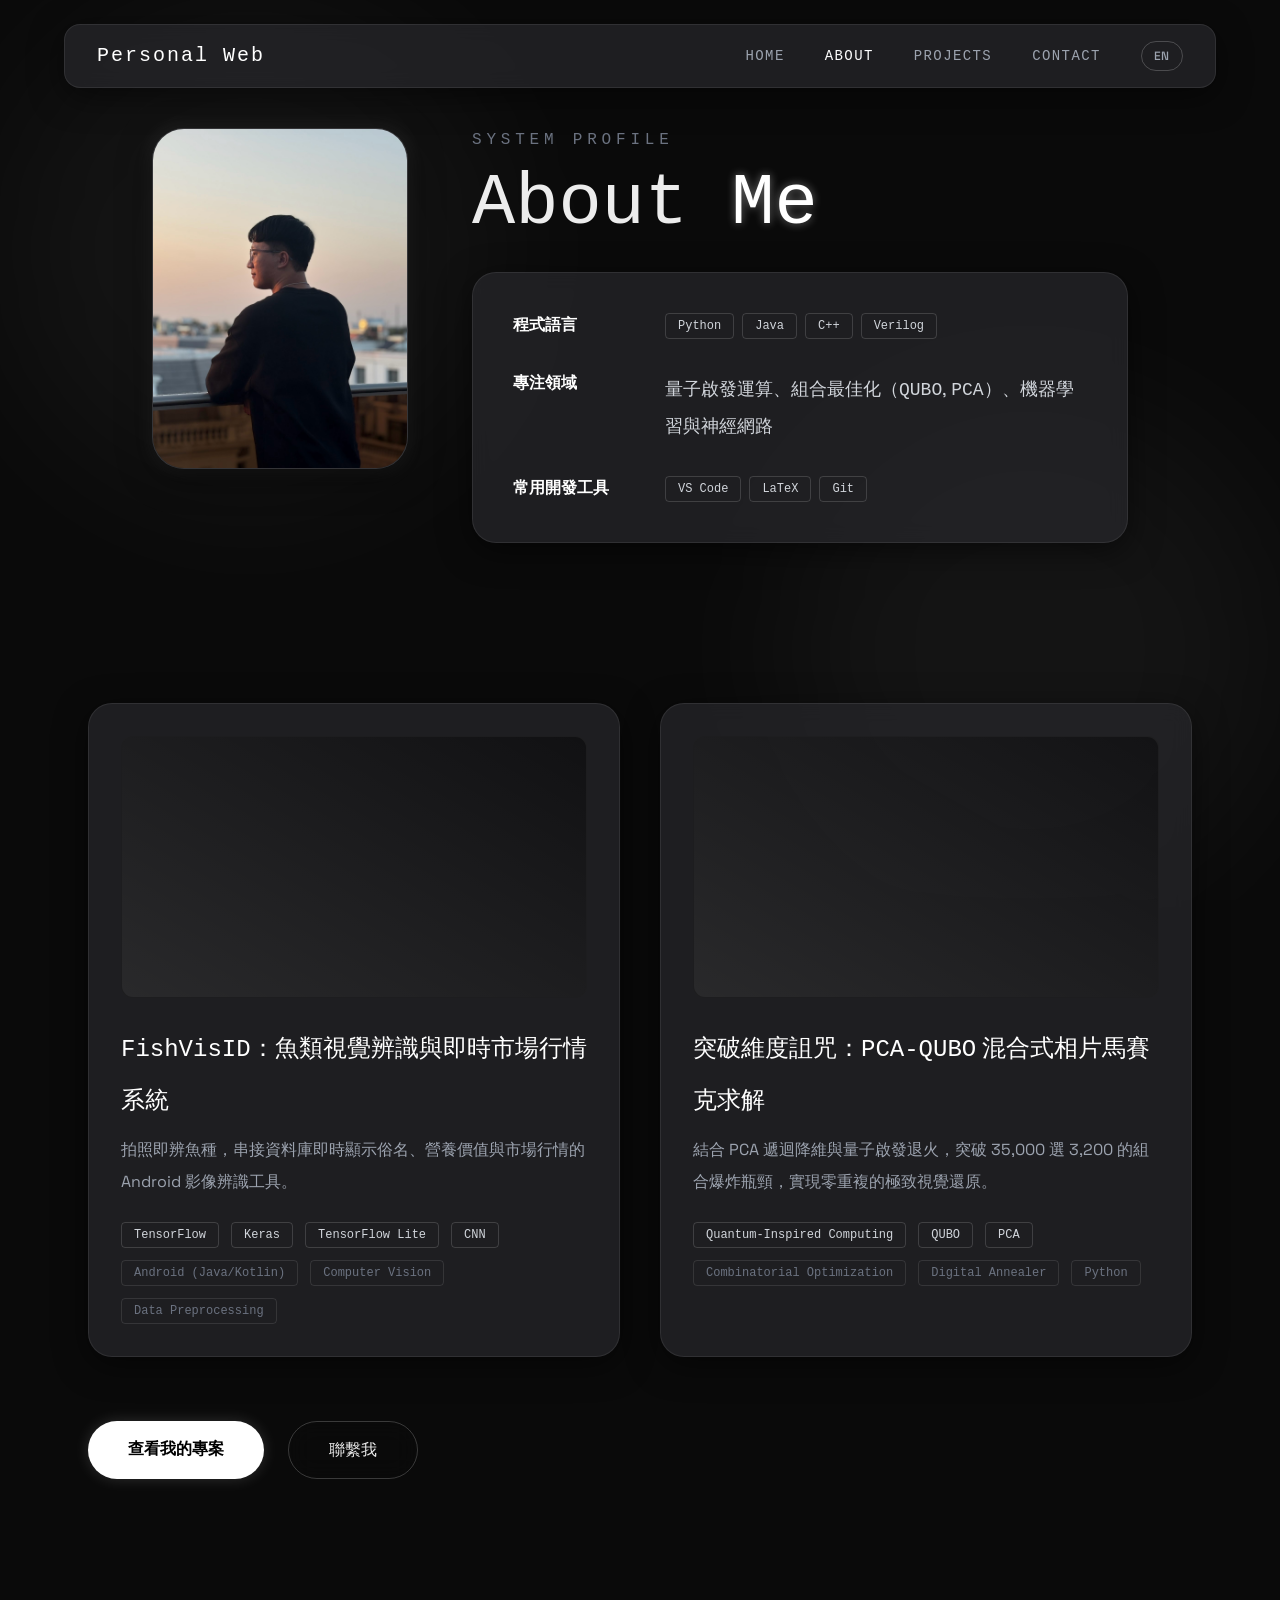
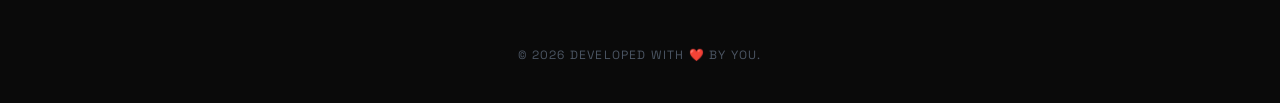
==== commit 206e3454: "整體優化" ====
--- a/about.html
+++ b/about.html
@@ -38,6 +38,24 @@
             font-family: 'Playfair Display', serif;
         }
 
+        /* 中英文切換：預設顯示中文，html 加上 .lang-en 後切換成英文 */
+        .lang-en {
+            display: none;
+        }
+
+        html.lang-en .lang-en {
+            display: inline;
+        }
+
+        html.lang-en .lang-zh {
+            display: none;
+        }
+
+        .lang-toggle-btn {
+            font-family: 'Space Grotesk', monospace;
+            letter-spacing: 0.05em;
+        }
+
         /* 環境光暈：純白單色漫射光，僅暗示空間深度 */
         .blob {
             position: absolute;
@@ -144,6 +162,12 @@
             background: rgba(255, 255, 255, 0.4);
         }
     </style>
+    <script>
+        // 提早套用語言偏好，避免切換到英文時畫面先閃一下中文
+        if (localStorage.getItem('site-lang') === 'en') {
+            document.documentElement.classList.add('lang-en');
+        }
+    </script>
 </head>
 
 <body class="selection:bg-white/20 selection:text-white">
@@ -160,13 +184,23 @@
         <div class="max-w-6xl mx-auto glass-card rounded-2xl">
             <div class="flex justify-between items-center px-6 md:px-8 py-4">
                 <a href="index.html" class="font-mono text-lg md:text-xl tracking-widest text-white">Personal Web</a>
-                <div class="hidden md:flex space-x-10 text-sm tracking-widest font-medium font-mono text-gray-400">
+                <div class="hidden md:flex items-center space-x-10 text-sm tracking-widest font-medium font-mono text-gray-400">
                     <a href="index.html" class="hover:text-white transition-colors">HOME</a>
                     <a href="about.html" class="text-white transition-colors">ABOUT</a>
                     <a href="index.html#work" class="hover:text-white transition-colors">PROJECTS</a>
                     <a href="index.html#contact" class="hover:text-white transition-colors">CONTACT</a>
-                </div>
-                <button onclick="toggleNav()" aria-label="Menu" class="md:hidden text-white text-2xl leading-none px-1">☰</button>
+                    <button onclick="toggleLang()" aria-label="Switch language"
+                        class="lang-toggle-btn text-xs border border-white/20 hover:border-white/50 hover:text-white transition-colors px-3 py-1.5 rounded-full">
+                        <span class="lang-zh">EN</span><span class="lang-en">中文</span>
+                    </button>
+                </div>
+                <div class="flex items-center gap-3 md:hidden">
+                    <button onclick="toggleLang()" aria-label="Switch language"
+                        class="lang-toggle-btn text-xs font-mono text-gray-400 hover:text-white transition-colors border border-white/20 hover:border-white/50 px-2.5 py-1 rounded-full">
+                        <span class="lang-zh">EN</span><span class="lang-en">中文</span>
+                    </button>
+                    <button onclick="toggleNav()" aria-label="Menu" class="text-white text-2xl leading-none px-1">☰</button>
+                </div>
             </div>
             <div id="mobile-nav" class="hidden flex-col md:hidden px-6 pb-4 space-y-4 text-sm tracking-widest font-medium font-mono text-gray-400">
                 <a href="index.html" class="hover:text-white transition-colors">HOME</a>
@@ -208,7 +242,7 @@
                 <div class="glass-card rounded-3xl p-8 md:p-10">
                     <ul class="space-y-8">
                         <li class="flex flex-col sm:flex-row sm:items-start gap-2 sm:gap-6">
-                            <span class="text-white font-bold shrink-0 sm:w-32">程式語言</span>
+                            <span class="text-white font-bold shrink-0 sm:w-32"><span class="lang-zh">程式語言</span><span class="lang-en">Languages</span></span>
                             <div class="flex flex-wrap gap-2">
                                 <span class="text-xs font-mono border border-white/15 text-gray-300 px-3 py-1 rounded">Python</span>
                                 <span class="text-xs font-mono border border-white/15 text-gray-300 px-3 py-1 rounded">Java</span>
@@ -217,13 +251,13 @@
                             </div>
                         </li>
                         <li class="flex flex-col sm:flex-row sm:items-start gap-2 sm:gap-6">
-                            <span class="text-white font-bold shrink-0 sm:w-32">專注領域</span>
-                            <p class="text-gray-300 text-lg leading-[2]">量子啟發運算、組合最佳化（<span class="font-mono">QUBO</span>,
-                                <span class="font-mono">PCA</span>）、機器學習與神經網路
+                            <span class="text-white font-bold shrink-0 sm:w-32"><span class="lang-zh">專注領域</span><span class="lang-en">Focus Areas</span></span>
+                            <p class="text-gray-300 text-lg leading-[2]"><span class="lang-zh">量子啟發運算、組合最佳化（<span class="font-mono">QUBO</span>,
+                                <span class="font-mono">PCA</span>）、機器學習與神經網路</span><span class="lang-en">Quantum-inspired computing, combinatorial optimization (<span class="font-mono">QUBO</span>, <span class="font-mono">PCA</span>), machine learning & neural networks</span>
                             </p>
                         </li>
                         <li class="flex flex-col sm:flex-row sm:items-start gap-2 sm:gap-6">
-                            <span class="text-white font-bold shrink-0 sm:w-32">常用開發工具</span>
+                            <span class="text-white font-bold shrink-0 sm:w-32"><span class="lang-zh">常用開發工具</span><span class="lang-en">Tools</span></span>
                             <div class="flex flex-wrap gap-2">
                                 <span class="text-xs font-mono border border-white/15 text-gray-300 px-3 py-1 rounded">VS
                                     Code</span>
@@ -256,9 +290,9 @@
                 </div>
 
                 <h4 class="font-display text-2xl mb-3 text-white leading-[2]">
-                    <span class="font-mono">FishVisID</span>：魚類視覺辨識與即時市場行情系統
+                    <span class="font-mono">FishVisID</span>：<span class="lang-zh">魚類視覺辨識與即時市場行情系統</span><span class="lang-en">Fish Species Recognition & Live Market Pricing System</span>
                 </h4>
-                <p class="text-gray-400 mb-6 leading-[2]">拍照即辨魚種，串接資料庫即時顯示俗名、營養價值與市場行情的 Android 影像辨識工具。</p>
+                <p class="text-gray-400 mb-6 leading-[2]"><span class="lang-zh">拍照即辨魚種，串接資料庫即時顯示俗名、營養價值與市場行情的 Android 影像辨識工具。</span><span class="lang-en">An Android image-recognition tool that identifies fish species from a photo, connecting to a database to show common names, nutritional value, and live market pricing in real time.</span></p>
                 <div class="flex gap-3 flex-wrap">
                     <span
                         class="text-xs font-mono border border-white/15 text-gray-300 px-3 py-1 rounded">TensorFlow</span>
@@ -294,9 +328,9 @@
                 </div>
 
                 <h4 class="font-display text-2xl mb-3 text-white leading-[2]">
-                    突破維度詛咒：<span class="font-mono">PCA-QUBO</span> 混合式相片馬賽克求解
+                    <span class="lang-zh">突破維度詛咒：</span><span class="lang-en">Breaking the Curse of Dimensionality: </span><span class="font-mono">PCA-QUBO</span> <span class="lang-zh">混合式相片馬賽克求解</span><span class="lang-en">Hybrid Photo Mosaic Solver</span>
                 </h4>
-                <p class="text-gray-400 mb-6 leading-[2]">結合 PCA 遞迴降維與量子啟發退火，突破 35,000 選 3,200 的組合爆炸瓶頸，實現零重複的極致視覺還原。</p>
+                <p class="text-gray-400 mb-6 leading-[2]"><span class="lang-zh">結合 PCA 遞迴降維與量子啟發退火，突破 35,000 選 3,200 的組合爆炸瓶頸，實現零重複的極致視覺還原。</span><span class="lang-en">Combines recursive PCA dimensionality reduction with quantum-inspired annealing to overcome the combinatorial explosion of choosing 3,200 from 35,000 tiles, achieving zero-repeat, pixel-perfect visual reconstruction.</span></p>
                 <div class="flex gap-3 flex-wrap">
                     <span
                         class="text-xs font-mono border border-white/15 text-gray-300 px-3 py-1 rounded">Quantum-Inspired
@@ -317,11 +351,11 @@
         <div class="mt-16 flex flex-col md:flex-row gap-6" data-aos="fade-up" data-aos-delay="500">
             <a href="index.html#work"
                 class="bg-white hover:bg-gray-200 text-black font-bold py-4 px-10 rounded-full transition-all shadow-[0_0_15px_rgba(255,255,255,0.15)] text-center">
-                查看我的專案
+                <span class="lang-zh">查看我的專案</span><span class="lang-en">View My Projects</span>
             </a>
             <a href="index.html#contact"
                 class="border border-white/20 hover:border-white/60 py-4 px-10 rounded-full transition-all backdrop-blur-md text-center">
-                聯繫我
+                <span class="lang-zh">聯繫我</span><span class="lang-en">Contact Me</span>
             </a>
         </div>
     </section>
@@ -345,6 +379,16 @@
             nav.classList.toggle('hidden');
             nav.classList.toggle('flex');
         }
+
+        function applyLang(lang) {
+            document.documentElement.classList.toggle('lang-en', lang === 'en');
+            localStorage.setItem('site-lang', lang);
+        }
+
+        function toggleLang() {
+            const isEn = document.documentElement.classList.contains('lang-en');
+            applyLang(isEn ? 'zh' : 'en');
+        }
     </script>
 
     <script>
@@ -403,30 +447,46 @@
 
                     <div class="mb-10 space-y-4">
                         <p class="text-gray-300 text-lg leading-[2]">
-                            這是一套讓魚類辨識回歸「拍照即知」的行動端系統。使用者透過手機相機拍攝或匯入照片，即可自動分類
-                            <span class="text-white font-bold">魚種</span>，並串接資料庫即時顯示俗名、營養價值與市場交易行情，解決傳統市場與超市選購海鮮時難以辨識魚種與行情的痛點。
+                            <span class="lang-zh">這是一套讓魚類辨識回歸「拍照即知」的行動端系統。使用者透過手機相機拍攝或匯入照片，即可自動分類
+                            <span class="text-white font-bold">魚種</span>，並串接資料庫即時顯示俗名、營養價值與市場交易行情，解決傳統市場與超市選購海鮮時難以辨識魚種與行情的痛點。</span><span class="lang-en">A mobile system that brings fish identification back to "just take a photo." Users capture or import a photo with their phone camera to automatically classify the <span class="text-white font-bold">fish species</span>, connecting to a database to show the common name, nutritional value, and live market pricing in real time — solving the pain point of not being able to identify seafood species or prices at traditional markets and supermarkets.</span>
                         </p>
 
                         <div class="bg-white/5 p-5 rounded-xl border-l-4 border-white/30 shadow-2xl">
                             <p class="text-white font-bold flex items-center gap-2 mb-2">
-                                <span>🐟</span> 核心技術與架構：
+                                <span>🐟</span> <span class="lang-zh">核心技術與架構：</span><span class="lang-en">Core Technology & Architecture:</span>
                             </p>
                             <ul class="text-base text-gray-400 leading-[2] space-y-2">
-                                <li>
+                                <li class="lang-zh">
                                     <strong class="text-gray-200">深度學習模型：</strong>
                                     使用 TensorFlow / Keras 搭建 CNN 架構（Rescaling、Conv2D、MaxPooling2D、Flatten、Dense），進行圖像特徵萃取與訓練。
                                 </li>
-                                <li>
+                                <li class="lang-en">
+                                    <strong class="text-gray-200">Deep Learning Model:</strong>
+                                    Built a CNN architecture (Rescaling, Conv2D, MaxPooling2D, Flatten, Dense) with TensorFlow / Keras for image feature extraction and training.
+                                </li>
+                                <li class="lang-zh">
                                     <strong class="text-gray-200">邊緣端部署：</strong>
                                     透過 TensorFlow Lite (TFLite) 進行模型輕量化與轉換，直接部署至 Android 行動裝置進行離線推論。
                                 </li>
-                                <li>
+                                <li class="lang-en">
+                                    <strong class="text-gray-200">Edge Deployment:</strong>
+                                    Converted and lightened the model with TensorFlow Lite (TFLite) for direct deployment on Android devices for offline inference.
+                                </li>
+                                <li class="lang-zh">
                                     <strong class="text-gray-200">資料工程與前處理：</strong>
                                     自建跨季節魚類影像資料集並進行影像去背處理，降低環境雜訊干擾以提升辨識穩定度；整合政府農業交易公開數據進行行情加權分析。
                                 </li>
-                                <li>
+                                <li class="lang-en">
+                                    <strong class="text-gray-200">Data Engineering & Preprocessing:</strong>
+                                    Built a custom cross-season fish image dataset and applied background removal to reduce environmental noise and improve recognition stability; integrated open government agricultural trading data for weighted price analysis.
+                                </li>
+                                <li class="lang-zh">
                                     <strong class="text-gray-200">前端與系統整合：</strong>
                                     採用 Android Studio 開發互動介面，結合手機相機與本機圖庫模組，實現一鍵辨識流程。
+                                </li>
+                                <li class="lang-en">
+                                    <strong class="text-gray-200">Frontend & System Integration:</strong>
+                                    Developed an interactive UI with Android Studio, combining the phone camera and local gallery modules into a one-tap recognition flow.
                                 </li>
                             </ul>
                         </div>
@@ -439,23 +499,23 @@
                             <div class="flex-1 text-center p-4 rounded-xl bg-white/5 border border-white/10 relative">
                                 <span
                                     class="absolute -top-3 left-1/2 -translate-x-1/2 bg-white text-[10px] px-2 py-0.5 rounded text-black font-bold font-mono">CAPTURE</span>
-                                <p class="text-sm font-bold text-white mb-1">拍攝 / 匯入照片</p>
-                                <p class="text-[10px] text-gray-400">去背前處理，降低雜訊</p>
+                                <p class="text-sm font-bold text-white mb-1"><span class="lang-zh">拍攝 / 匯入照片</span><span class="lang-en">Capture / Import Photo</span></p>
+                                <p class="text-[10px] text-gray-400"><span class="lang-zh">去背前處理，降低雜訊</span><span class="lang-en">Background removal to reduce noise</span></p>
                             </div>
                             <div class="text-gray-500">→</div>
                             <div
                                 class="flex-1 text-center p-4 rounded-xl bg-white/10 border border-white/20 relative">
                                 <span
                                     class="absolute -top-3 left-1/2 -translate-x-1/2 bg-white text-[10px] px-2 py-0.5 rounded text-black font-bold font-mono">TFLITE</span>
-                                <p class="text-sm font-bold text-white mb-1">離線 CNN 推論</p>
-                                <p class="text-[10px] text-gray-300">裝置端分類魚種</p>
+                                <p class="text-sm font-bold text-white mb-1"><span class="lang-zh">離線 CNN 推論</span><span class="lang-en">Offline CNN Inference</span></p>
+                                <p class="text-[10px] text-gray-300"><span class="lang-zh">裝置端分類魚種</span><span class="lang-en">On-device species classification</span></p>
                             </div>
                             <div class="text-gray-500">→</div>
                             <div class="flex-1 text-center p-4 rounded-xl bg-white/5 border border-white/10 relative">
                                 <span
                                     class="absolute -top-3 left-1/2 -translate-x-1/2 bg-white text-[10px] px-2 py-0.5 rounded text-black font-bold font-mono">RESULT</span>
-                                <p class="text-sm font-bold text-white mb-1">比對行情資料庫</p>
-                                <p class="text-[10px] text-gray-400">顯示俗名/營養/價格</p>
+                                <p class="text-sm font-bold text-white mb-1"><span class="lang-zh">比對行情資料庫</span><span class="lang-en">Match Against Price Database</span></p>
+                                <p class="text-[10px] text-gray-400"><span class="lang-zh">顯示俗名/營養/價格</span><span class="lang-en">Shows common name / nutrition / price</span></p>
                             </div>
                         </div>
                     </div>
@@ -474,34 +534,50 @@
 
                     <div class="mb-10 space-y-4">
                         <p class="text-gray-300 text-lg leading-[2]">
-                            本碩士論文致力於解決超大型組合最佳化問題中的<span class="text-white font-bold">「維度詛咒（<span
+                            <span class="lang-zh">本碩士論文致力於解決超大型組合最佳化問題中的<span class="text-white font-bold">「維度詛咒（<span
                                     class="font-mono">Curse of Dimensionality</span>）」</span>。在生成完全不重複的相片馬賽克時，若將
                             35,000
-                            張候選圖塊精準映射至 3,200 個目標方塊，會產生上億個二元變數，直接癱瘓傳統運算硬體。本研究提出一套混合式演算法，結合主成分分析與量子啟發退火技術，成功突破運算瓶頸，實現極致的視覺還原度。
+                            張候選圖塊精準映射至 3,200 個目標方塊，會產生上億個二元變數，直接癱瘓傳統運算硬體。本研究提出一套混合式演算法，結合主成分分析與量子啟發退火技術，成功突破運算瓶頸，實現極致的視覺還原度。</span><span class="lang-en">This master's thesis tackles the <span class="text-white font-bold">"curse of dimensionality"</span> in extremely large-scale combinatorial optimization problems. When generating a completely non-repeating photo mosaic by precisely mapping 35,000 candidate tiles to 3,200 target blocks, the problem produces hundreds of millions of binary variables that cripple conventional computing hardware. This research proposes a hybrid algorithm combining Principal Component Analysis with quantum-inspired annealing to break through this computational bottleneck and achieve extreme visual fidelity.</span>
                         </p>
 
                         <div class="bg-white/5 p-5 rounded-xl border-l-4 border-white/30 shadow-2xl">
                             <p class="text-white font-bold flex items-center gap-2 mb-2">
-                                <span>⚛️</span> 核心技術與架構：
+                                <span>⚛️</span> <span class="lang-zh">核心技術與架構：</span><span class="lang-en">Core Technology & Architecture:</span>
                             </p>
                             <ul class="text-base text-gray-400 leading-[2] space-y-2">
-                                <li>
+                                <li class="lang-zh">
                                     <strong class="text-gray-200">PCA 遞迴降維空間切割：</strong>
                                     將特徵資料轉換至 CIELAB 色彩空間，提取具最大變異數的第一主成分（PC1）進行遞迴對半切割，將龐大的搜尋空間降維成硬體可負荷的小型子問題。
                                 </li>
-                                <li>
+                                <li class="lang-en">
+                                    <strong class="text-gray-200">Recursive PCA Space Partitioning:</strong>
+                                    Converts feature data into CIELAB color space and extracts the first principal component (PC1, the axis of maximum variance) to recursively bisect the space, reducing the massive search space into small, hardware-feasible subproblems.
+                                </li>
+                                <li class="lang-zh">
                                     <strong class="text-gray-200">QUBO 模型建構：</strong>
                                     將圖塊配對任務公式化為二次無約束二元最佳化（QUBO）模型，設計精確的懲罰項（Penalty）以嚴格確保「一方塊一圖塊」且「圖塊絕對不重複」的約束條件。
                                 </li>
-                                <li>
+                                <li class="lang-en">
+                                    <strong class="text-gray-200">QUBO Model Formulation:</strong>
+                                    Formulates the tile-matching task as a Quadratic Unconstrained Binary Optimization (QUBO) model, with precisely designed penalty terms to strictly enforce "one tile per block" and "zero duplicate tiles" constraints.
+                                </li>
+                                <li class="lang-zh">
                                     <strong class="text-gray-200">硬體求解與效能評估：</strong>
                                     導入 Fujitsu Digital Annealer (DA) 與 Compal GPU Annealer (CGA)
                                     進行求解。相較於傳統模擬退火（SA）容易陷入局部極小值並產生視覺瑕疵，DA 在子問題規模為 15 時展現最佳的色彩保真度（Lowest Delta
                                     E），並將執行時間穩定控制在 1,000-3,000 秒內。
                                 </li>
-                                <li>
+                                <li class="lang-en">
+                                    <strong class="text-gray-200">Hardware Solving & Performance Evaluation:</strong>
+                                    Solved with the Fujitsu Digital Annealer (DA) and Compal GPU Annealer (CGA). Compared to traditional Simulated Annealing (SA), which is prone to local minima and visible artifacts, the DA achieved the best color fidelity (lowest Delta E) at a subproblem size of 15, with runtime stably held between 1,000–3,000 seconds.
+                                </li>
+                                <li class="lang-zh">
                                     <strong class="text-gray-200">學術認可：</strong>
                                     此研究成果已入選 IEEE QCE26 國際量子運算會議海報發表。
+                                </li>
+                                <li class="lang-en">
+                                    <strong class="text-gray-200">Academic Recognition:</strong>
+                                    This research has been accepted for poster presentation at the IEEE QCE26 international quantum computing conference.
                                 </li>
                             </ul>
                         </div>
@@ -514,24 +590,24 @@
                             <div class="flex-1 text-center p-4 rounded-xl bg-white/5 border border-white/10 relative">
                                 <span
                                     class="absolute -top-3 left-1/2 -translate-x-1/2 bg-white text-[10px] px-2 py-0.5 rounded text-black font-bold font-mono">PCA</span>
-                                <p class="text-sm font-bold text-white mb-1">CIELAB 遞迴切割</p>
-                                <p class="text-[10px] text-gray-400">PC1 對半切割降維</p>
+                                <p class="text-sm font-bold text-white mb-1"><span class="lang-zh">CIELAB 遞迴切割</span><span class="lang-en">CIELAB Recursive Split</span></p>
+                                <p class="text-[10px] text-gray-400"><span class="lang-zh">PC1 對半切割降維</span><span class="lang-en">PC1-based bisection</span></p>
                             </div>
                             <div class="text-gray-500">→</div>
                             <div
                                 class="flex-1 text-center p-4 rounded-xl bg-white/10 border border-white/20 relative">
                                 <span
                                     class="absolute -top-3 left-1/2 -translate-x-1/2 bg-white text-[10px] px-2 py-0.5 rounded text-black font-bold font-mono">QUBO</span>
-                                <p class="text-sm font-bold text-white mb-1">懲罰項建模</p>
-                                <p class="text-[10px] text-gray-300">確保零重複分配</p>
+                                <p class="text-sm font-bold text-white mb-1"><span class="lang-zh">懲罰項建模</span><span class="lang-en">Penalty Term Modeling</span></p>
+                                <p class="text-[10px] text-gray-300"><span class="lang-zh">確保零重複分配</span><span class="lang-en">Guarantees zero-duplicate assignment</span></p>
                             </div>
                             <div class="text-gray-500">→</div>
                             <div class="flex-1 text-center p-4 rounded-xl bg-white/5 border border-white/10 relative">
                                 <span
                                     class="absolute -top-3 left-1/2 -translate-x-1/2 bg-white text-[10px] px-2 py-0.5 rounded text-black font-bold font-mono">DA
                                     / CGA</span>
-                                <p class="text-sm font-bold text-white mb-1">硬體退火求解</p>
-                                <p class="text-[10px] text-gray-400">子問題規模 15 最佳</p>
+                                <p class="text-sm font-bold text-white mb-1"><span class="lang-zh">硬體退火求解</span><span class="lang-en">Hardware Annealing Solve</span></p>
+                                <p class="text-[10px] text-gray-400"><span class="lang-zh">子問題規模 15 最佳</span><span class="lang-en">Optimal at subproblem size 15</span></p>
                             </div>
                         </div>
                     </div>
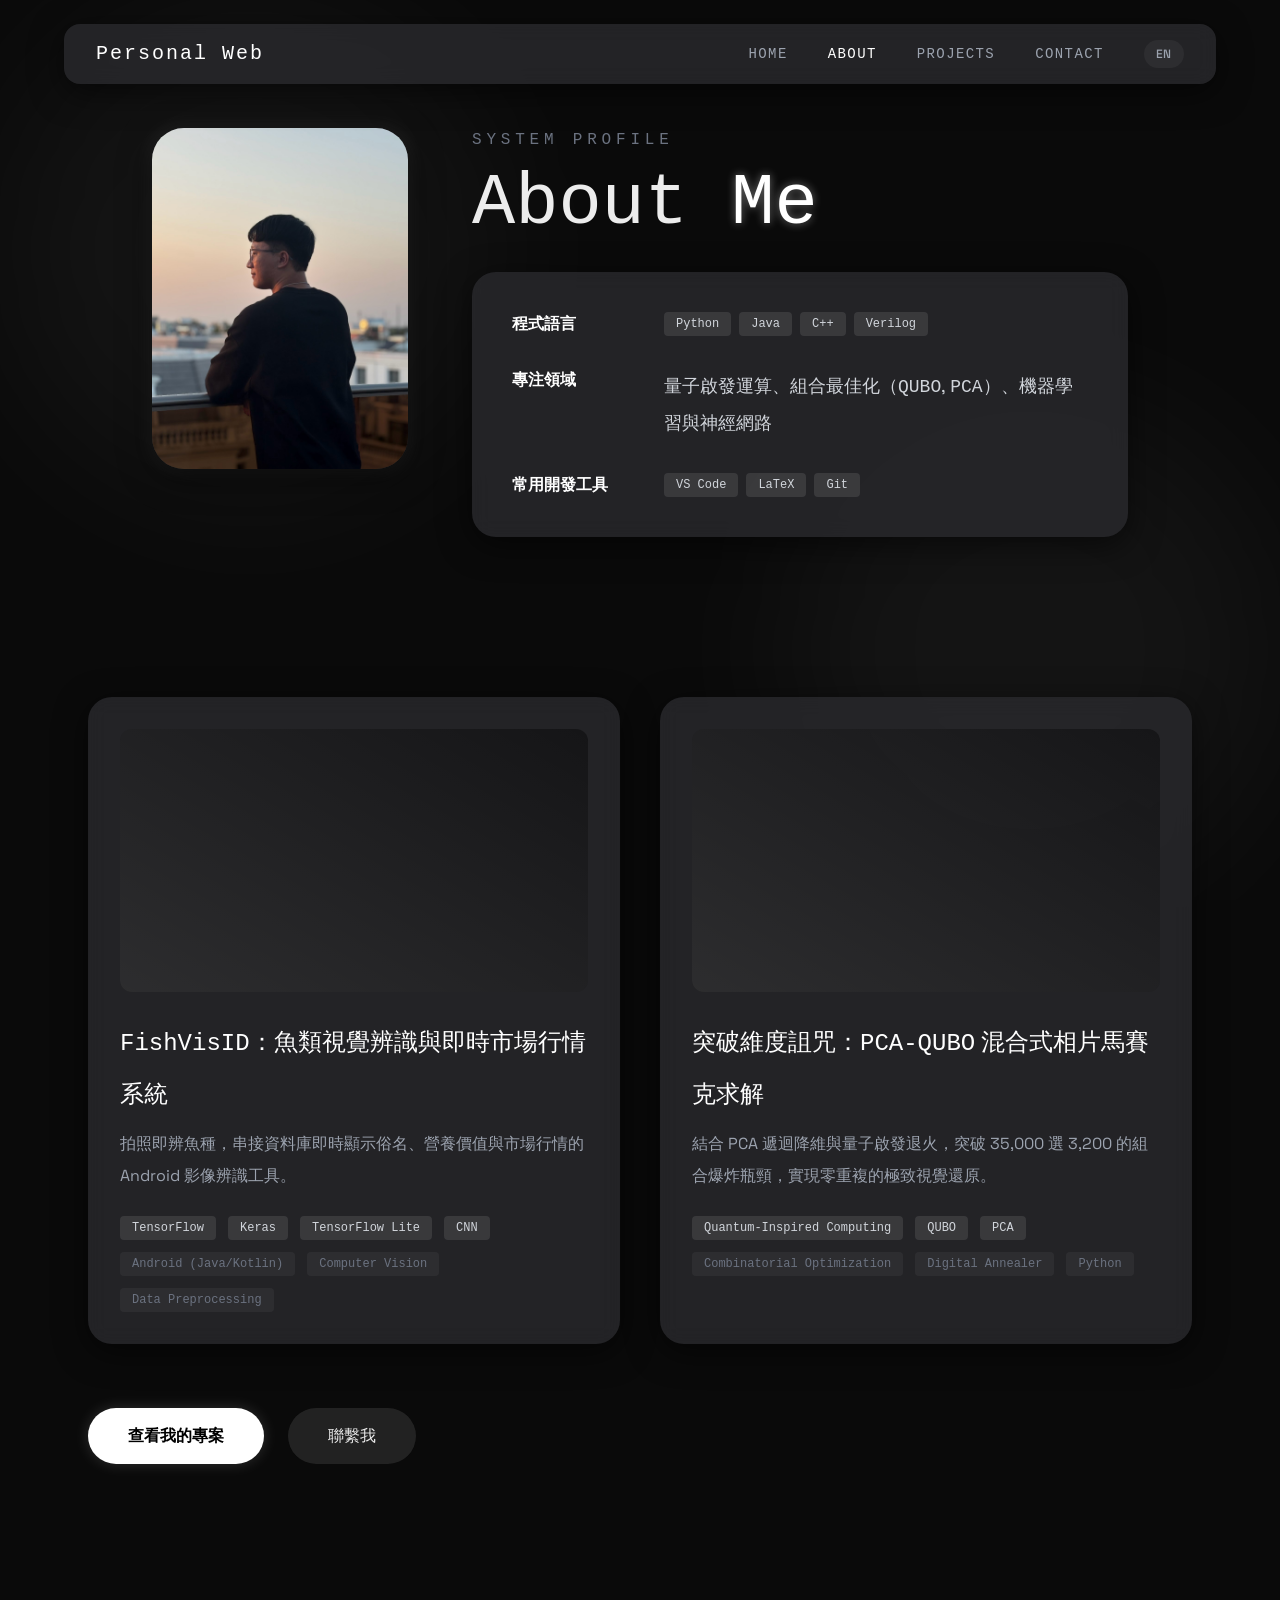
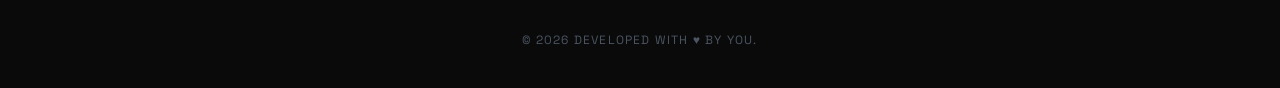
==== commit db72f216: "整體優化" ====
--- a/about.html
+++ b/about.html
@@ -10,7 +10,7 @@
     <link href="https://fonts.googleapis.com/css2?family=Playfair+Display:wght@500;700&family=Space+Grotesk:wght@300;400;500;700&display=swap"
         rel="stylesheet">
     <link href="tailwind.css" rel="stylesheet">
-    <link href="https://unpkg.com/aos@2.3.1/dist/aos.css" rel="stylesheet">
+    <link href="aos.css" rel="stylesheet">
     <!-------------------------------------------------------------------------
     CSS
     ----------------------------------------------------------------------->
@@ -43,11 +43,11 @@
             display: none;
         }
 
-        html.lang-en .lang-en {
+        html.lang-mode-en .lang-en {
             display: inline;
         }
 
-        html.lang-en .lang-zh {
+        html.lang-mode-en .lang-zh {
             display: none;
         }
 
@@ -70,20 +70,18 @@
 
         /* 消光毛玻璃材質 */
         .glass-card {
-            background: rgba(40, 40, 43, 0.72);
+            background: rgba(42, 42, 46, 0.8);
             backdrop-filter: blur(10px);
             -webkit-backdrop-filter: blur(10px);
-            border: 1px solid rgba(255, 255, 255, 0.08);
-            box-shadow: 0 8px 32px 0 rgba(0, 0, 0, 0.5);
+            box-shadow: 0 8px 32px 0 rgba(0, 0, 0, 0.55);
             position: relative;
             overflow: hidden;
-            transition: border-color 0.3s ease, box-shadow 0.3s ease, background-color 0.3s ease;
+            transition: box-shadow 0.3s ease, background-color 0.3s ease;
         }
 
         .glass-card:hover {
-            border-color: rgba(255, 255, 255, 0.2);
-            background: rgba(46, 46, 50, 0.8);
-            box-shadow: 0 8px 32px 0 rgba(0, 0, 0, 0.5), 0 0 24px rgba(255, 255, 255, 0.06);
+            background: rgba(48, 48, 53, 0.86);
+            box-shadow: 0 8px 32px 0 rgba(0, 0, 0, 0.55), 0 0 24px rgba(255, 255, 255, 0.06);
         }
 
         /* 手機版效能優化：backdrop-filter 與大面積模糊在 Safari 上非常吃資源，
@@ -165,7 +163,7 @@
     <script>
         // 提早套用語言偏好，避免切換到英文時畫面先閃一下中文
         if (localStorage.getItem('site-lang') === 'en') {
-            document.documentElement.classList.add('lang-en');
+            document.documentElement.classList.add('lang-mode-en');
         }
     </script>
 </head>
@@ -190,13 +188,13 @@
                     <a href="index.html#work" class="hover:text-white transition-colors">PROJECTS</a>
                     <a href="index.html#contact" class="hover:text-white transition-colors">CONTACT</a>
                     <button onclick="toggleLang()" aria-label="Switch language"
-                        class="lang-toggle-btn text-xs border border-white/20 hover:border-white/50 hover:text-white transition-colors px-3 py-1.5 rounded-full">
+                        class="lang-toggle-btn text-xs bg-white/5 hover:bg-white/15 hover:text-white transition-colors px-3 py-1.5 rounded-full">
                         <span class="lang-zh">EN</span><span class="lang-en">中文</span>
                     </button>
                 </div>
                 <div class="flex items-center gap-3 md:hidden">
                     <button onclick="toggleLang()" aria-label="Switch language"
-                        class="lang-toggle-btn text-xs font-mono text-gray-400 hover:text-white transition-colors border border-white/20 hover:border-white/50 px-2.5 py-1 rounded-full">
+                        class="lang-toggle-btn text-xs font-mono text-gray-400 hover:text-white transition-colors bg-white/5 hover:bg-white/15 px-2.5 py-1 rounded-full">
                         <span class="lang-zh">EN</span><span class="lang-en">中文</span>
                     </button>
                     <button onclick="toggleNav()" aria-label="Menu" class="text-white text-2xl leading-none px-1">☰</button>
@@ -223,7 +221,7 @@
                 </div>
 
                 <div
-                    class="relative w-56 md:w-64 aspect-[3/4] rounded-[2rem] overflow-hidden border border-white/10 glass-card">
+                    class="relative w-56 md:w-64 aspect-[3/4] rounded-[2rem] overflow-hidden glass-card">
                     <img src="./assets/大頭照2.jpg" alt="Profile" class="w-full h-full object-cover" width="256"
                         height="341" decoding="async" fetchpriority="high">
 
@@ -244,10 +242,10 @@
                         <li class="flex flex-col sm:flex-row sm:items-start gap-2 sm:gap-6">
                             <span class="text-white font-bold shrink-0 sm:w-32"><span class="lang-zh">程式語言</span><span class="lang-en">Languages</span></span>
                             <div class="flex flex-wrap gap-2">
-                                <span class="text-xs font-mono border border-white/15 text-gray-300 px-3 py-1 rounded">Python</span>
-                                <span class="text-xs font-mono border border-white/15 text-gray-300 px-3 py-1 rounded">Java</span>
-                                <span class="text-xs font-mono border border-white/15 text-gray-300 px-3 py-1 rounded">C++</span>
-                                <span class="text-xs font-mono border border-white/15 text-gray-300 px-3 py-1 rounded">Verilog</span>
+                                <span class="text-xs font-mono bg-white/10 text-gray-300 px-3 py-1 rounded">Python</span>
+                                <span class="text-xs font-mono bg-white/10 text-gray-300 px-3 py-1 rounded">Java</span>
+                                <span class="text-xs font-mono bg-white/10 text-gray-300 px-3 py-1 rounded">C++</span>
+                                <span class="text-xs font-mono bg-white/10 text-gray-300 px-3 py-1 rounded">Verilog</span>
                             </div>
                         </li>
                         <li class="flex flex-col sm:flex-row sm:items-start gap-2 sm:gap-6">
@@ -259,10 +257,10 @@
                         <li class="flex flex-col sm:flex-row sm:items-start gap-2 sm:gap-6">
                             <span class="text-white font-bold shrink-0 sm:w-32"><span class="lang-zh">常用開發工具</span><span class="lang-en">Tools</span></span>
                             <div class="flex flex-wrap gap-2">
-                                <span class="text-xs font-mono border border-white/15 text-gray-300 px-3 py-1 rounded">VS
+                                <span class="text-xs font-mono bg-white/10 text-gray-300 px-3 py-1 rounded">VS
                                     Code</span>
-                                <span class="text-xs font-mono border border-white/15 text-gray-300 px-3 py-1 rounded">LaTeX</span>
-                                <span class="text-xs font-mono border border-white/15 text-gray-300 px-3 py-1 rounded">Git</span>
+                                <span class="text-xs font-mono bg-white/10 text-gray-300 px-3 py-1 rounded">LaTeX</span>
+                                <span class="text-xs font-mono bg-white/10 text-gray-300 px-3 py-1 rounded">Git</span>
                             </div>
                         </li>
                     </ul>
@@ -277,10 +275,10 @@
                 onclick="openModal('fishvisid')" data-aos="zoom-in-up" data-aos-delay="200">
 
                 <div
-                    class="absolute inset-0 border-2 border-transparent group-hover:border-white/20 rounded-3xl transition-all duration-500">
-                </div>
-
-                <div class="aspect-video bg-black/40 rounded-xl mb-6 flex items-center justify-center overflow-hidden border border-white/5">
+                    class="absolute inset-0 bg-white/0 group-hover:bg-white/[0.04] rounded-3xl transition-all duration-500">
+                </div>
+
+                <div class="aspect-video bg-black/40 rounded-xl mb-6 flex items-center justify-center overflow-hidden">
                     <div
                         class="w-full h-full bg-gradient-to-tr from-white/10 to-transparent group-hover:scale-105 transition-transform duration-500 flex items-center justify-center">
                         <span
@@ -295,18 +293,18 @@
                 <p class="text-gray-400 mb-6 leading-[2]"><span class="lang-zh">拍照即辨魚種，串接資料庫即時顯示俗名、營養價值與市場行情的 Android 影像辨識工具。</span><span class="lang-en">An Android image-recognition tool that identifies fish species from a photo, connecting to a database to show common names, nutritional value, and live market pricing in real time.</span></p>
                 <div class="flex gap-3 flex-wrap">
                     <span
-                        class="text-xs font-mono border border-white/15 text-gray-300 px-3 py-1 rounded">TensorFlow</span>
+                        class="text-xs font-mono bg-white/10 text-gray-300 px-3 py-1 rounded">TensorFlow</span>
                     <span
-                        class="text-xs font-mono border border-white/15 text-gray-300 px-3 py-1 rounded">Keras</span>
-                    <span class="text-xs font-mono border border-white/15 text-gray-300 px-3 py-1 rounded">TensorFlow
+                        class="text-xs font-mono bg-white/10 text-gray-300 px-3 py-1 rounded">Keras</span>
+                    <span class="text-xs font-mono bg-white/10 text-gray-300 px-3 py-1 rounded">TensorFlow
                         Lite</span>
                     <span
-                        class="text-xs font-mono border border-white/15 text-gray-300 px-3 py-1 rounded">CNN</span>
-                    <span class="text-xs font-mono border border-white/10 text-gray-500 px-3 py-1 rounded">Android
+                        class="text-xs font-mono bg-white/10 text-gray-300 px-3 py-1 rounded">CNN</span>
+                    <span class="text-xs font-mono bg-white/5 text-gray-500 px-3 py-1 rounded">Android
                         (Java/Kotlin)</span>
-                    <span class="text-xs font-mono border border-white/10 text-gray-500 px-3 py-1 rounded">Computer
+                    <span class="text-xs font-mono bg-white/5 text-gray-500 px-3 py-1 rounded">Computer
                         Vision</span>
-                    <span class="text-xs font-mono border border-white/10 text-gray-500 px-3 py-1 rounded">Data
+                    <span class="text-xs font-mono bg-white/5 text-gray-500 px-3 py-1 rounded">Data
                         Preprocessing</span>
                 </div>
             </div>
@@ -315,10 +313,10 @@
                 onclick="openModal('thesis')" data-aos="zoom-in-up" data-aos-delay="300">
 
                 <div
-                    class="absolute inset-0 border-2 border-transparent group-hover:border-white/20 rounded-3xl transition-all duration-500">
-                </div>
-
-                <div class="aspect-video bg-black/40 rounded-xl mb-6 flex items-center justify-center overflow-hidden border border-white/5">
+                    class="absolute inset-0 bg-white/0 group-hover:bg-white/[0.04] rounded-3xl transition-all duration-500">
+                </div>
+
+                <div class="aspect-video bg-black/40 rounded-xl mb-6 flex items-center justify-center overflow-hidden">
                     <div
                         class="w-full h-full bg-gradient-to-tr from-white/10 to-transparent group-hover:scale-105 transition-transform duration-500 flex items-center justify-center">
                         <span
@@ -333,17 +331,17 @@
                 <p class="text-gray-400 mb-6 leading-[2]"><span class="lang-zh">結合 PCA 遞迴降維與量子啟發退火，突破 35,000 選 3,200 的組合爆炸瓶頸，實現零重複的極致視覺還原。</span><span class="lang-en">Combines recursive PCA dimensionality reduction with quantum-inspired annealing to overcome the combinatorial explosion of choosing 3,200 from 35,000 tiles, achieving zero-repeat, pixel-perfect visual reconstruction.</span></p>
                 <div class="flex gap-3 flex-wrap">
                     <span
-                        class="text-xs font-mono border border-white/15 text-gray-300 px-3 py-1 rounded">Quantum-Inspired
+                        class="text-xs font-mono bg-white/10 text-gray-300 px-3 py-1 rounded">Quantum-Inspired
                         Computing</span>
                     <span
-                        class="text-xs font-mono border border-white/15 text-gray-300 px-3 py-1 rounded">QUBO</span>
-                    <span class="text-xs font-mono border border-white/15 text-gray-300 px-3 py-1 rounded">PCA</span>
-                    <span class="text-xs font-mono border border-white/10 text-gray-500 px-3 py-1 rounded">Combinatorial
+                        class="text-xs font-mono bg-white/10 text-gray-300 px-3 py-1 rounded">QUBO</span>
+                    <span class="text-xs font-mono bg-white/10 text-gray-300 px-3 py-1 rounded">PCA</span>
+                    <span class="text-xs font-mono bg-white/5 text-gray-500 px-3 py-1 rounded">Combinatorial
                         Optimization</span>
-                    <span class="text-xs font-mono border border-white/10 text-gray-500 px-3 py-1 rounded">Digital
+                    <span class="text-xs font-mono bg-white/5 text-gray-500 px-3 py-1 rounded">Digital
                         Annealer</span>
                     <span
-                        class="text-xs font-mono border border-white/10 text-gray-500 px-3 py-1 rounded">Python</span>
+                        class="text-xs font-mono bg-white/5 text-gray-500 px-3 py-1 rounded">Python</span>
                 </div>
             </div>
         </div>
@@ -354,25 +352,30 @@
                 <span class="lang-zh">查看我的專案</span><span class="lang-en">View My Projects</span>
             </a>
             <a href="index.html#contact"
-                class="border border-white/20 hover:border-white/60 py-4 px-10 rounded-full transition-all backdrop-blur-md text-center">
+                class="bg-white/10 hover:bg-white/20 py-4 px-10 rounded-full transition-all backdrop-blur-md text-center">
                 <span class="lang-zh">聯繫我</span><span class="lang-en">Contact Me</span>
             </a>
         </div>
     </section>
 
     <footer class="py-10 text-center text-gray-600 text-xs tracking-widest uppercase">
-        &copy; 2026 Developed with ❤️ by You.
+        &copy; 2026 Developed with ♥ by You.
     </footer>
 
-    <script src="https://unpkg.com/aos@2.3.1/dist/aos.js"></script>
+    <script src="aos.js"></script>
     <script>
-        AOS.init({
-            offset: 120,
-            duration: 800,
-            easing: 'ease-in-out',
-            once: true,
-            disable: 'mobile'
-        });
+        try {
+            AOS.init({
+                offset: 120,
+                duration: 800,
+                easing: 'ease-in-out',
+                once: true,
+                disable: 'mobile'
+            });
+        } catch (e) {
+            // AOS 載入失敗時的保底機制：直接顯示所有內容，避免整頁維持透明
+            document.querySelectorAll('[data-aos]').forEach(el => el.removeAttribute('data-aos'));
+        }
 
         function toggleNav() {
             const nav = document.getElementById('mobile-nav');
@@ -381,12 +384,12 @@
         }
 
         function applyLang(lang) {
-            document.documentElement.classList.toggle('lang-en', lang === 'en');
+            document.documentElement.classList.toggle('lang-mode-en', lang === 'en');
             localStorage.setItem('site-lang', lang);
         }
 
         function toggleLang() {
-            const isEn = document.documentElement.classList.contains('lang-en');
+            const isEn = document.documentElement.classList.contains('lang-mode-en');
             applyLang(isEn ? 'zh' : 'en');
         }
     </script>
@@ -429,13 +432,13 @@
     <div id="modal-overlay"
         class="fixed inset-0 bg-black/90 backdrop-blur-md z-[100] hidden flex items-center justify-center p-4">
         <div
-            class="glass-card max-w-3xl w-full rounded-3xl overflow-hidden relative border border-white/10 shadow-[0_0_50px_rgba(255,255,255,0.06)]">
+            class="glass-card max-w-3xl w-full rounded-3xl overflow-hidden relative shadow-[0_0_50px_rgba(255,255,255,0.06)]">
             <div class="max-h-[80vh] overflow-y-auto overscroll-contain custom-scrollbar p-6 md:p-10">
 
                 <div class="h-1 w-full bg-gradient-to-r from-transparent via-white/30 to-transparent"></div>
 
                 <div id="modal-panel-fishvisid" class="modal-panel hidden p-6 md:p-10">
-                    <div class="relative mb-8 border-b border-white/10 pb-4 pr-12">
+                    <div class="relative mb-8 pb-4 pr-12">
                         <div class="flex items-center gap-3 min-w-0">
                             <div class="w-3 h-3 bg-white/70 rounded-full animate-pulse shadow-[0_0_10px_rgba(255,255,255,0.5)]">
                             </div>
@@ -451,9 +454,9 @@
                             <span class="text-white font-bold">魚種</span>，並串接資料庫即時顯示俗名、營養價值與市場交易行情，解決傳統市場與超市選購海鮮時難以辨識魚種與行情的痛點。</span><span class="lang-en">A mobile system that brings fish identification back to "just take a photo." Users capture or import a photo with their phone camera to automatically classify the <span class="text-white font-bold">fish species</span>, connecting to a database to show the common name, nutritional value, and live market pricing in real time — solving the pain point of not being able to identify seafood species or prices at traditional markets and supermarkets.</span>
                         </p>
 
-                        <div class="bg-white/5 p-5 rounded-xl border-l-4 border-white/30 shadow-2xl">
+                        <div class="bg-white/[0.07] p-5 rounded-xl shadow-2xl">
                             <p class="text-white font-bold flex items-center gap-2 mb-2">
-                                <span>🐟</span> <span class="lang-zh">核心技術與架構：</span><span class="lang-en">Core Technology & Architecture:</span>
+                                <span class="lang-zh">核心技術與架構：</span><span class="lang-en">Core Technology & Architecture:</span>
                             </p>
                             <ul class="text-base text-gray-400 leading-[2] space-y-2">
                                 <li class="lang-zh">
@@ -496,7 +499,7 @@
                         <p class="text-xs font-mono text-gray-500 mb-4 uppercase tracking-widest text-center">
                             Recognition Pipeline</p>
                         <div class="flex flex-col md:flex-row items-center justify-between gap-4">
-                            <div class="flex-1 text-center p-4 rounded-xl bg-white/5 border border-white/10 relative">
+                            <div class="flex-1 text-center p-4 rounded-xl bg-white/10 relative">
                                 <span
                                     class="absolute -top-3 left-1/2 -translate-x-1/2 bg-white text-[10px] px-2 py-0.5 rounded text-black font-bold font-mono">CAPTURE</span>
                                 <p class="text-sm font-bold text-white mb-1"><span class="lang-zh">拍攝 / 匯入照片</span><span class="lang-en">Capture / Import Photo</span></p>
@@ -504,14 +507,14 @@
                             </div>
                             <div class="text-gray-500">→</div>
                             <div
-                                class="flex-1 text-center p-4 rounded-xl bg-white/10 border border-white/20 relative">
+                                class="flex-1 text-center p-4 rounded-xl bg-white/[0.15] relative">
                                 <span
                                     class="absolute -top-3 left-1/2 -translate-x-1/2 bg-white text-[10px] px-2 py-0.5 rounded text-black font-bold font-mono">TFLITE</span>
                                 <p class="text-sm font-bold text-white mb-1"><span class="lang-zh">離線 CNN 推論</span><span class="lang-en">Offline CNN Inference</span></p>
                                 <p class="text-[10px] text-gray-300"><span class="lang-zh">裝置端分類魚種</span><span class="lang-en">On-device species classification</span></p>
                             </div>
                             <div class="text-gray-500">→</div>
-                            <div class="flex-1 text-center p-4 rounded-xl bg-white/5 border border-white/10 relative">
+                            <div class="flex-1 text-center p-4 rounded-xl bg-white/10 relative">
                                 <span
                                     class="absolute -top-3 left-1/2 -translate-x-1/2 bg-white text-[10px] px-2 py-0.5 rounded text-black font-bold font-mono">RESULT</span>
                                 <p class="text-sm font-bold text-white mb-1"><span class="lang-zh">比對行情資料庫</span><span class="lang-en">Match Against Price Database</span></p>
@@ -522,7 +525,7 @@
                 </div>
 
                 <div id="modal-panel-thesis" class="modal-panel hidden p-6 md:p-10">
-                    <div class="relative mb-8 border-b border-white/10 pb-4 pr-12">
+                    <div class="relative mb-8 pb-4 pr-12">
                         <div class="flex items-center gap-3 min-w-0">
                             <div class="w-3 h-3 bg-white/70 rounded-full animate-pulse shadow-[0_0_10px_rgba(255,255,255,0.5)]">
                             </div>
@@ -540,9 +543,9 @@
                             張候選圖塊精準映射至 3,200 個目標方塊，會產生上億個二元變數，直接癱瘓傳統運算硬體。本研究提出一套混合式演算法，結合主成分分析與量子啟發退火技術，成功突破運算瓶頸，實現極致的視覺還原度。</span><span class="lang-en">This master's thesis tackles the <span class="text-white font-bold">"curse of dimensionality"</span> in extremely large-scale combinatorial optimization problems. When generating a completely non-repeating photo mosaic by precisely mapping 35,000 candidate tiles to 3,200 target blocks, the problem produces hundreds of millions of binary variables that cripple conventional computing hardware. This research proposes a hybrid algorithm combining Principal Component Analysis with quantum-inspired annealing to break through this computational bottleneck and achieve extreme visual fidelity.</span>
                         </p>
 
-                        <div class="bg-white/5 p-5 rounded-xl border-l-4 border-white/30 shadow-2xl">
+                        <div class="bg-white/[0.07] p-5 rounded-xl shadow-2xl">
                             <p class="text-white font-bold flex items-center gap-2 mb-2">
-                                <span>⚛️</span> <span class="lang-zh">核心技術與架構：</span><span class="lang-en">Core Technology & Architecture:</span>
+                                <span class="lang-zh">核心技術與架構：</span><span class="lang-en">Core Technology & Architecture:</span>
                             </p>
                             <ul class="text-base text-gray-400 leading-[2] space-y-2">
                                 <li class="lang-zh">
@@ -587,7 +590,7 @@
                         <p class="text-xs font-mono text-gray-500 mb-4 uppercase tracking-widest text-center">
                             Solver Pipeline</p>
                         <div class="flex flex-col md:flex-row items-center justify-between gap-4">
-                            <div class="flex-1 text-center p-4 rounded-xl bg-white/5 border border-white/10 relative">
+                            <div class="flex-1 text-center p-4 rounded-xl bg-white/10 relative">
                                 <span
                                     class="absolute -top-3 left-1/2 -translate-x-1/2 bg-white text-[10px] px-2 py-0.5 rounded text-black font-bold font-mono">PCA</span>
                                 <p class="text-sm font-bold text-white mb-1"><span class="lang-zh">CIELAB 遞迴切割</span><span class="lang-en">CIELAB Recursive Split</span></p>
@@ -595,14 +598,14 @@
                             </div>
                             <div class="text-gray-500">→</div>
                             <div
-                                class="flex-1 text-center p-4 rounded-xl bg-white/10 border border-white/20 relative">
+                                class="flex-1 text-center p-4 rounded-xl bg-white/[0.15] relative">
                                 <span
                                     class="absolute -top-3 left-1/2 -translate-x-1/2 bg-white text-[10px] px-2 py-0.5 rounded text-black font-bold font-mono">QUBO</span>
                                 <p class="text-sm font-bold text-white mb-1"><span class="lang-zh">懲罰項建模</span><span class="lang-en">Penalty Term Modeling</span></p>
                                 <p class="text-[10px] text-gray-300"><span class="lang-zh">確保零重複分配</span><span class="lang-en">Guarantees zero-duplicate assignment</span></p>
                             </div>
                             <div class="text-gray-500">→</div>
-                            <div class="flex-1 text-center p-4 rounded-xl bg-white/5 border border-white/10 relative">
+                            <div class="flex-1 text-center p-4 rounded-xl bg-white/10 relative">
                                 <span
                                     class="absolute -top-3 left-1/2 -translate-x-1/2 bg-white text-[10px] px-2 py-0.5 rounded text-black font-bold font-mono">DA
                                     / CGA</span>
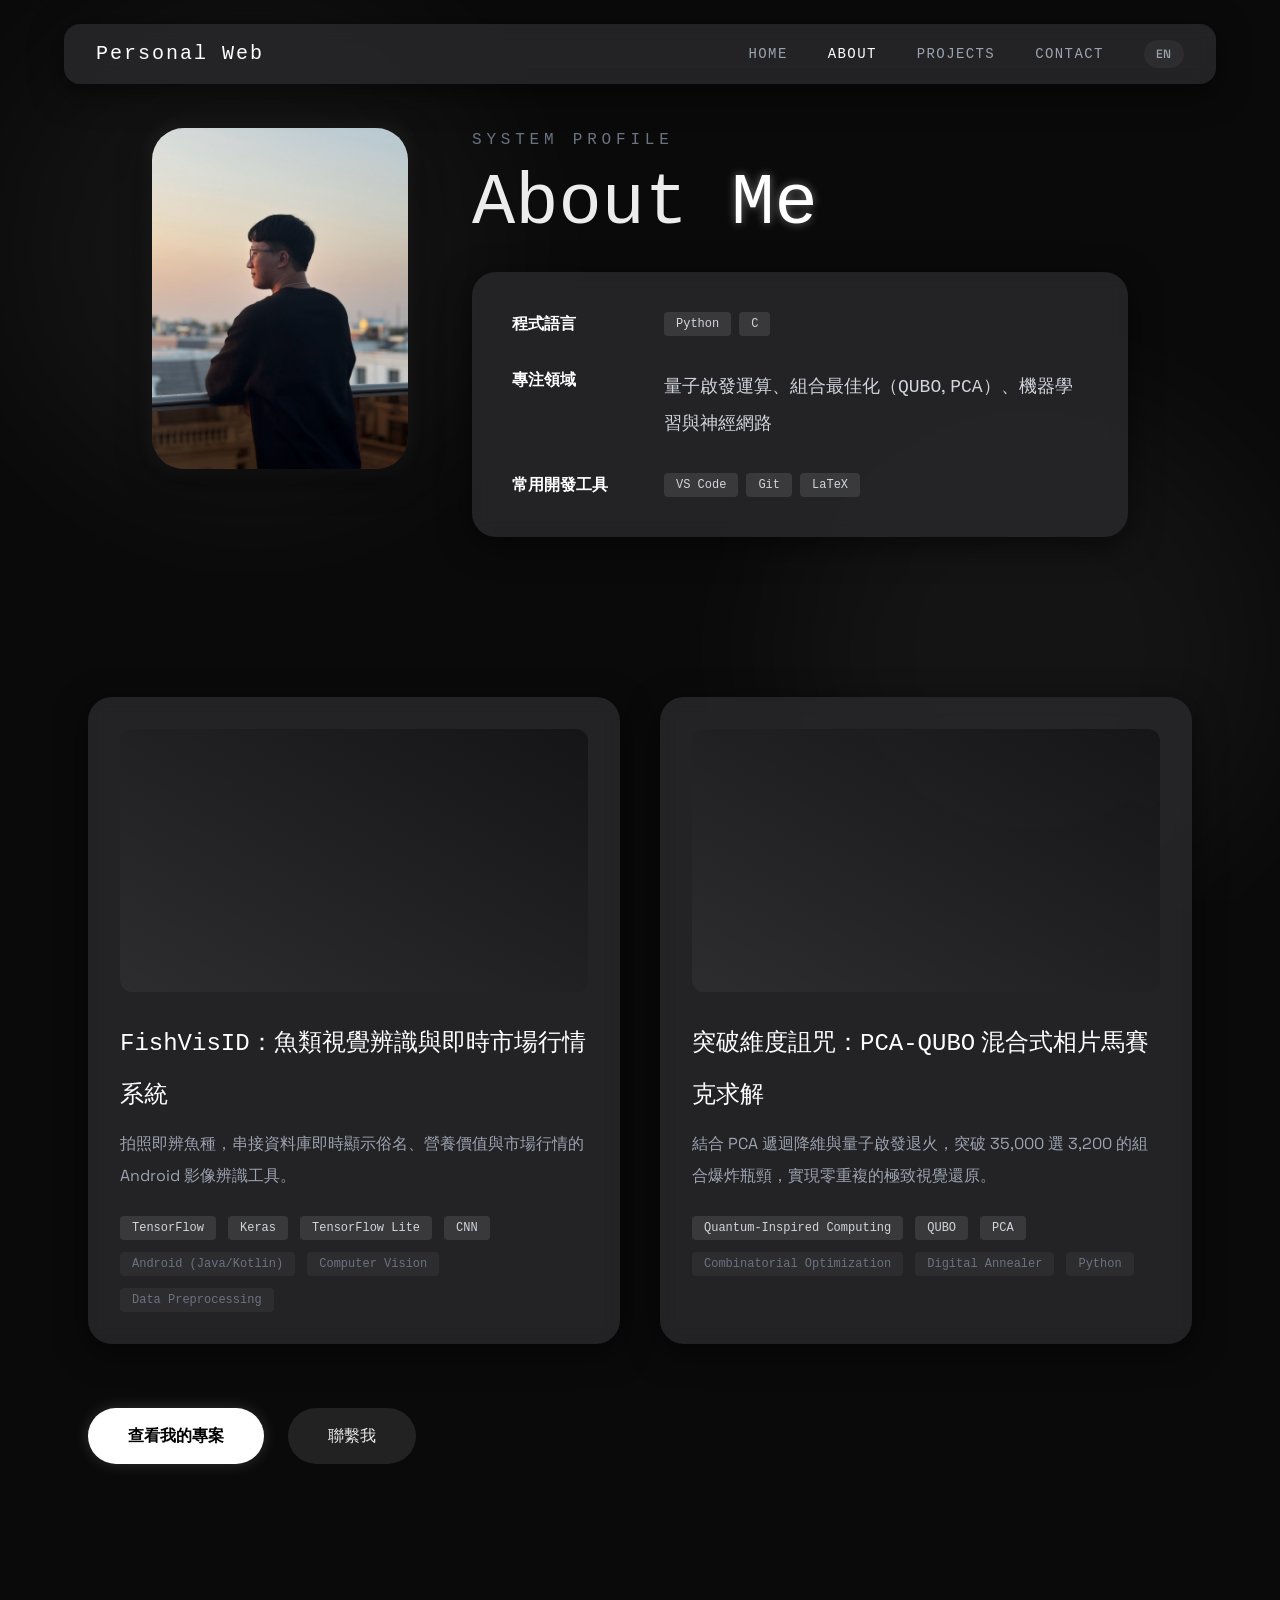
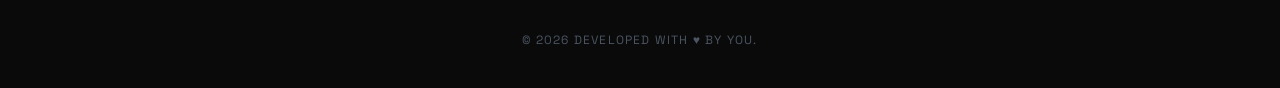
==== commit a9b3e18b: "整體優化" ====
--- a/about.html
+++ b/about.html
@@ -7,7 +7,8 @@
     <title>About | Personal Web</title>
     <link rel="preconnect" href="https://fonts.googleapis.com">
     <link rel="preconnect" href="https://fonts.gstatic.com" crossorigin>
-    <link href="https://fonts.googleapis.com/css2?family=Playfair+Display:wght@500;700&family=Space+Grotesk:wght@300;400;500;700&display=swap"
+    <link
+        href="https://fonts.googleapis.com/css2?family=Playfair+Display:wght@500;700&family=Space+Grotesk:wght@300;400;500;700&display=swap"
         rel="stylesheet">
     <link href="tailwind.css" rel="stylesheet">
     <link href="aos.css" rel="stylesheet">
@@ -182,7 +183,8 @@
         <div class="max-w-6xl mx-auto glass-card rounded-2xl">
             <div class="flex justify-between items-center px-6 md:px-8 py-4">
                 <a href="index.html" class="font-mono text-lg md:text-xl tracking-widest text-white">Personal Web</a>
-                <div class="hidden md:flex items-center space-x-10 text-sm tracking-widest font-medium font-mono text-gray-400">
+                <div
+                    class="hidden md:flex items-center space-x-10 text-sm tracking-widest font-medium font-mono text-gray-400">
                     <a href="index.html" class="hover:text-white transition-colors">HOME</a>
                     <a href="about.html" class="text-white transition-colors">ABOUT</a>
                     <a href="index.html#work" class="hover:text-white transition-colors">PROJECTS</a>
@@ -197,10 +199,12 @@
                         class="lang-toggle-btn text-xs font-mono text-gray-400 hover:text-white transition-colors bg-white/5 hover:bg-white/15 px-2.5 py-1 rounded-full">
                         <span class="lang-zh">EN</span><span class="lang-en">中文</span>
                     </button>
-                    <button onclick="toggleNav()" aria-label="Menu" class="text-white text-2xl leading-none px-1">☰</button>
+                    <button onclick="toggleNav()" aria-label="Menu"
+                        class="text-white text-2xl leading-none px-1">☰</button>
                 </div>
             </div>
-            <div id="mobile-nav" class="hidden flex-col md:hidden px-6 pb-4 space-y-4 text-sm tracking-widest font-medium font-mono text-gray-400">
+            <div id="mobile-nav"
+                class="hidden flex-col md:hidden px-6 pb-4 space-y-4 text-sm tracking-widest font-medium font-mono text-gray-400">
                 <a href="index.html" class="hover:text-white transition-colors">HOME</a>
                 <a href="about.html" class="text-white transition-colors">ABOUT</a>
                 <a href="index.html#work" class="hover:text-white transition-colors">PROJECTS</a>
@@ -220,8 +224,7 @@
                     class="absolute -inset-1 bg-white/20 rounded-[2rem] blur opacity-30 group-hover:opacity-50 transition duration-1000">
                 </div>
 
-                <div
-                    class="relative w-56 md:w-64 aspect-[3/4] rounded-[2rem] overflow-hidden glass-card">
+                <div class="relative w-56 md:w-64 aspect-[3/4] rounded-[2rem] overflow-hidden glass-card">
                     <img src="./assets/大頭照2.jpg" alt="Profile" class="w-full h-full object-cover" width="256"
                         height="341" decoding="async" fetchpriority="high">
 
@@ -240,27 +243,34 @@
                 <div class="glass-card rounded-3xl p-8 md:p-10">
                     <ul class="space-y-8">
                         <li class="flex flex-col sm:flex-row sm:items-start gap-2 sm:gap-6">
-                            <span class="text-white font-bold shrink-0 sm:w-32"><span class="lang-zh">程式語言</span><span class="lang-en">Languages</span></span>
+                            <span class="text-white font-bold shrink-0 sm:w-32"><span class="lang-zh">程式語言</span><span
+                                    class="lang-en">Languages</span></span>
                             <div class="flex flex-wrap gap-2">
-                                <span class="text-xs font-mono bg-white/10 text-gray-300 px-3 py-1 rounded">Python</span>
-                                <span class="text-xs font-mono bg-white/10 text-gray-300 px-3 py-1 rounded">Java</span>
-                                <span class="text-xs font-mono bg-white/10 text-gray-300 px-3 py-1 rounded">C++</span>
-                                <span class="text-xs font-mono bg-white/10 text-gray-300 px-3 py-1 rounded">Verilog</span>
+                                <span
+                                    class="text-xs font-mono bg-white/10 text-gray-300 px-3 py-1 rounded">Python</span>
+                                <span class="text-xs font-mono bg-white/10 text-gray-300 px-3 py-1 rounded">C</span>
                             </div>
                         </li>
                         <li class="flex flex-col sm:flex-row sm:items-start gap-2 sm:gap-6">
-                            <span class="text-white font-bold shrink-0 sm:w-32"><span class="lang-zh">專注領域</span><span class="lang-en">Focus Areas</span></span>
-                            <p class="text-gray-300 text-lg leading-[2]"><span class="lang-zh">量子啟發運算、組合最佳化（<span class="font-mono">QUBO</span>,
-                                <span class="font-mono">PCA</span>）、機器學習與神經網路</span><span class="lang-en">Quantum-inspired computing, combinatorial optimization (<span class="font-mono">QUBO</span>, <span class="font-mono">PCA</span>), machine learning & neural networks</span>
+                            <span class="text-white font-bold shrink-0 sm:w-32"><span class="lang-zh">專注領域</span><span
+                                    class="lang-en">Focus Areas</span></span>
+                            <p class="text-gray-300 text-lg leading-[2]"><span class="lang-zh">量子啟發運算、組合最佳化（<span
+                                        class="font-mono">QUBO</span>,
+                                    <span class="font-mono">PCA</span>）、機器學習與神經網路</span><span
+                                    class="lang-en">Quantum-inspired computing, combinatorial optimization (<span
+                                        class="font-mono">QUBO</span>, <span class="font-mono">PCA</span>), machine
+                                    learning & neural networks</span>
                             </p>
                         </li>
                         <li class="flex flex-col sm:flex-row sm:items-start gap-2 sm:gap-6">
-                            <span class="text-white font-bold shrink-0 sm:w-32"><span class="lang-zh">常用開發工具</span><span class="lang-en">Tools</span></span>
+                            <span class="text-white font-bold shrink-0 sm:w-32"><span class="lang-zh">常用開發工具</span><span
+                                    class="lang-en">Tools</span></span>
                             <div class="flex flex-wrap gap-2">
                                 <span class="text-xs font-mono bg-white/10 text-gray-300 px-3 py-1 rounded">VS
                                     Code</span>
+                                <span class="text-xs font-mono bg-white/10 text-gray-300 px-3 py-1 rounded">Git</span>
                                 <span class="text-xs font-mono bg-white/10 text-gray-300 px-3 py-1 rounded">LaTeX</span>
-                                <span class="text-xs font-mono bg-white/10 text-gray-300 px-3 py-1 rounded">Git</span>
+
                             </div>
                         </li>
                     </ul>
@@ -288,18 +298,19 @@
                 </div>
 
                 <h4 class="font-display text-2xl mb-3 text-white leading-[2]">
-                    <span class="font-mono">FishVisID</span>：<span class="lang-zh">魚類視覺辨識與即時市場行情系統</span><span class="lang-en">Fish Species Recognition & Live Market Pricing System</span>
+                    <span class="font-mono">FishVisID</span>：<span class="lang-zh">魚類視覺辨識與即時市場行情系統</span><span
+                        class="lang-en">Fish Species Recognition & Live Market Pricing System</span>
                 </h4>
-                <p class="text-gray-400 mb-6 leading-[2]"><span class="lang-zh">拍照即辨魚種，串接資料庫即時顯示俗名、營養價值與市場行情的 Android 影像辨識工具。</span><span class="lang-en">An Android image-recognition tool that identifies fish species from a photo, connecting to a database to show common names, nutritional value, and live market pricing in real time.</span></p>
+                <p class="text-gray-400 mb-6 leading-[2]"><span class="lang-zh">拍照即辨魚種，串接資料庫即時顯示俗名、營養價值與市場行情的 Android
+                        影像辨識工具。</span><span class="lang-en">An Android image-recognition tool that identifies fish
+                        species from a photo, connecting to a database to show common names, nutritional value, and live
+                        market pricing in real time.</span></p>
                 <div class="flex gap-3 flex-wrap">
-                    <span
-                        class="text-xs font-mono bg-white/10 text-gray-300 px-3 py-1 rounded">TensorFlow</span>
-                    <span
-                        class="text-xs font-mono bg-white/10 text-gray-300 px-3 py-1 rounded">Keras</span>
+                    <span class="text-xs font-mono bg-white/10 text-gray-300 px-3 py-1 rounded">TensorFlow</span>
+                    <span class="text-xs font-mono bg-white/10 text-gray-300 px-3 py-1 rounded">Keras</span>
                     <span class="text-xs font-mono bg-white/10 text-gray-300 px-3 py-1 rounded">TensorFlow
                         Lite</span>
-                    <span
-                        class="text-xs font-mono bg-white/10 text-gray-300 px-3 py-1 rounded">CNN</span>
+                    <span class="text-xs font-mono bg-white/10 text-gray-300 px-3 py-1 rounded">CNN</span>
                     <span class="text-xs font-mono bg-white/5 text-gray-500 px-3 py-1 rounded">Android
                         (Java/Kotlin)</span>
                     <span class="text-xs font-mono bg-white/5 text-gray-500 px-3 py-1 rounded">Computer
@@ -326,22 +337,24 @@
                 </div>
 
                 <h4 class="font-display text-2xl mb-3 text-white leading-[2]">
-                    <span class="lang-zh">突破維度詛咒：</span><span class="lang-en">Breaking the Curse of Dimensionality: </span><span class="font-mono">PCA-QUBO</span> <span class="lang-zh">混合式相片馬賽克求解</span><span class="lang-en">Hybrid Photo Mosaic Solver</span>
+                    <span class="lang-zh">突破維度詛咒：</span><span class="lang-en">Breaking the Curse of Dimensionality:
+                    </span><span class="font-mono">PCA-QUBO</span> <span class="lang-zh">混合式相片馬賽克求解</span><span
+                        class="lang-en">Hybrid Photo Mosaic Solver</span>
                 </h4>
-                <p class="text-gray-400 mb-6 leading-[2]"><span class="lang-zh">結合 PCA 遞迴降維與量子啟發退火，突破 35,000 選 3,200 的組合爆炸瓶頸，實現零重複的極致視覺還原。</span><span class="lang-en">Combines recursive PCA dimensionality reduction with quantum-inspired annealing to overcome the combinatorial explosion of choosing 3,200 from 35,000 tiles, achieving zero-repeat, pixel-perfect visual reconstruction.</span></p>
+                <p class="text-gray-400 mb-6 leading-[2]"><span class="lang-zh">結合 PCA 遞迴降維與量子啟發退火，突破 35,000 選 3,200
+                        的組合爆炸瓶頸，實現零重複的極致視覺還原。</span><span class="lang-en">Combines recursive PCA dimensionality
+                        reduction with quantum-inspired annealing to overcome the combinatorial explosion of choosing
+                        3,200 from 35,000 tiles, achieving zero-repeat, pixel-perfect visual reconstruction.</span></p>
                 <div class="flex gap-3 flex-wrap">
-                    <span
-                        class="text-xs font-mono bg-white/10 text-gray-300 px-3 py-1 rounded">Quantum-Inspired
+                    <span class="text-xs font-mono bg-white/10 text-gray-300 px-3 py-1 rounded">Quantum-Inspired
                         Computing</span>
-                    <span
-                        class="text-xs font-mono bg-white/10 text-gray-300 px-3 py-1 rounded">QUBO</span>
+                    <span class="text-xs font-mono bg-white/10 text-gray-300 px-3 py-1 rounded">QUBO</span>
                     <span class="text-xs font-mono bg-white/10 text-gray-300 px-3 py-1 rounded">PCA</span>
                     <span class="text-xs font-mono bg-white/5 text-gray-500 px-3 py-1 rounded">Combinatorial
                         Optimization</span>
                     <span class="text-xs font-mono bg-white/5 text-gray-500 px-3 py-1 rounded">Digital
                         Annealer</span>
-                    <span
-                        class="text-xs font-mono bg-white/5 text-gray-500 px-3 py-1 rounded">Python</span>
+                    <span class="text-xs font-mono bg-white/5 text-gray-500 px-3 py-1 rounded">Python</span>
                 </div>
             </div>
         </div>
@@ -440,9 +453,11 @@
                 <div id="modal-panel-fishvisid" class="modal-panel hidden p-6 md:p-10">
                     <div class="relative mb-8 pb-4 pr-12">
                         <div class="flex items-center gap-3 min-w-0">
-                            <div class="w-3 h-3 bg-white/70 rounded-full animate-pulse shadow-[0_0_10px_rgba(255,255,255,0.5)]">
-                            </div>
-                            <h2 class="font-mono text-xl sm:text-3xl tracking-tight text-white break-words min-w-0">FISHVISID_VISION_ENGINE</h2>
+                            <div
+                                class="w-3 h-3 bg-white/70 rounded-full animate-pulse shadow-[0_0_10px_rgba(255,255,255,0.5)]">
+                            </div>
+                            <h2 class="font-mono text-xl sm:text-3xl tracking-tight text-white break-words min-w-0">
+                                FISHVISID_VISION_ENGINE</h2>
                         </div>
                         <button onclick="closeModal()"
                             class="absolute top-0 right-0 w-8 h-8 flex items-center justify-center text-gray-400 hover:text-white transition-transform hover:rotate-90">✕</button>
@@ -451,21 +466,31 @@
                     <div class="mb-10 space-y-4">
                         <p class="text-gray-300 text-lg leading-[2]">
                             <span class="lang-zh">這是一套讓魚類辨識回歸「拍照即知」的行動端系統。使用者透過手機相機拍攝或匯入照片，即可自動分類
-                            <span class="text-white font-bold">魚種</span>，並串接資料庫即時顯示俗名、營養價值與市場交易行情，解決傳統市場與超市選購海鮮時難以辨識魚種與行情的痛點。</span><span class="lang-en">A mobile system that brings fish identification back to "just take a photo." Users capture or import a photo with their phone camera to automatically classify the <span class="text-white font-bold">fish species</span>, connecting to a database to show the common name, nutritional value, and live market pricing in real time — solving the pain point of not being able to identify seafood species or prices at traditional markets and supermarkets.</span>
+                                <span
+                                    class="text-white font-bold">魚種</span>，並串接資料庫即時顯示俗名、營養價值與市場交易行情，解決傳統市場與超市選購海鮮時難以辨識魚種與行情的痛點。</span><span
+                                class="lang-en">A mobile system that brings fish identification back to "just take a
+                                photo." Users capture or import a photo with their phone camera to automatically
+                                classify the <span class="text-white font-bold">fish species</span>, connecting to a
+                                database to show the common name, nutritional value, and live market pricing in real
+                                time — solving the pain point of not being able to identify seafood species or prices at
+                                traditional markets and supermarkets.</span>
                         </p>
 
                         <div class="bg-white/[0.07] p-5 rounded-xl shadow-2xl">
                             <p class="text-white font-bold flex items-center gap-2 mb-2">
-                                <span class="lang-zh">核心技術與架構：</span><span class="lang-en">Core Technology & Architecture:</span>
+                                <span class="lang-zh">核心技術與架構：</span><span class="lang-en">Core Technology &
+                                    Architecture:</span>
                             </p>
                             <ul class="text-base text-gray-400 leading-[2] space-y-2">
                                 <li class="lang-zh">
                                     <strong class="text-gray-200">深度學習模型：</strong>
-                                    使用 TensorFlow / Keras 搭建 CNN 架構（Rescaling、Conv2D、MaxPooling2D、Flatten、Dense），進行圖像特徵萃取與訓練。
+                                    使用 TensorFlow / Keras 搭建 CNN
+                                    架構（Rescaling、Conv2D、MaxPooling2D、Flatten、Dense），進行圖像特徵萃取與訓練。
                                 </li>
                                 <li class="lang-en">
                                     <strong class="text-gray-200">Deep Learning Model:</strong>
-                                    Built a CNN architecture (Rescaling, Conv2D, MaxPooling2D, Flatten, Dense) with TensorFlow / Keras for image feature extraction and training.
+                                    Built a CNN architecture (Rescaling, Conv2D, MaxPooling2D, Flatten, Dense) with
+                                    TensorFlow / Keras for image feature extraction and training.
                                 </li>
                                 <li class="lang-zh">
                                     <strong class="text-gray-200">邊緣端部署：</strong>
@@ -473,7 +498,8 @@
                                 </li>
                                 <li class="lang-en">
                                     <strong class="text-gray-200">Edge Deployment:</strong>
-                                    Converted and lightened the model with TensorFlow Lite (TFLite) for direct deployment on Android devices for offline inference.
+                                    Converted and lightened the model with TensorFlow Lite (TFLite) for direct
+                                    deployment on Android devices for offline inference.
                                 </li>
                                 <li class="lang-zh">
                                     <strong class="text-gray-200">資料工程與前處理：</strong>
@@ -481,7 +507,9 @@
                                 </li>
                                 <li class="lang-en">
                                     <strong class="text-gray-200">Data Engineering & Preprocessing:</strong>
-                                    Built a custom cross-season fish image dataset and applied background removal to reduce environmental noise and improve recognition stability; integrated open government agricultural trading data for weighted price analysis.
+                                    Built a custom cross-season fish image dataset and applied background removal to
+                                    reduce environmental noise and improve recognition stability; integrated open
+                                    government agricultural trading data for weighted price analysis.
                                 </li>
                                 <li class="lang-zh">
                                     <strong class="text-gray-200">前端與系統整合：</strong>
@@ -489,7 +517,8 @@
                                 </li>
                                 <li class="lang-en">
                                     <strong class="text-gray-200">Frontend & System Integration:</strong>
-                                    Developed an interactive UI with Android Studio, combining the phone camera and local gallery modules into a one-tap recognition flow.
+                                    Developed an interactive UI with Android Studio, combining the phone camera and
+                                    local gallery modules into a one-tap recognition flow.
                                 </li>
                             </ul>
                         </div>
@@ -502,23 +531,28 @@
                             <div class="flex-1 text-center p-4 rounded-xl bg-white/10 relative">
                                 <span
                                     class="absolute -top-3 left-1/2 -translate-x-1/2 bg-white text-[10px] px-2 py-0.5 rounded text-black font-bold font-mono">CAPTURE</span>
-                                <p class="text-sm font-bold text-white mb-1"><span class="lang-zh">拍攝 / 匯入照片</span><span class="lang-en">Capture / Import Photo</span></p>
-                                <p class="text-[10px] text-gray-400"><span class="lang-zh">去背前處理，降低雜訊</span><span class="lang-en">Background removal to reduce noise</span></p>
+                                <p class="text-sm font-bold text-white mb-1"><span class="lang-zh">拍攝 / 匯入照片</span><span
+                                        class="lang-en">Capture / Import Photo</span></p>
+                                <p class="text-[10px] text-gray-400"><span class="lang-zh">去背前處理，降低雜訊</span><span
+                                        class="lang-en">Background removal to reduce noise</span></p>
                             </div>
                             <div class="text-gray-500">→</div>
-                            <div
-                                class="flex-1 text-center p-4 rounded-xl bg-white/[0.15] relative">
+                            <div class="flex-1 text-center p-4 rounded-xl bg-white/[0.15] relative">
                                 <span
                                     class="absolute -top-3 left-1/2 -translate-x-1/2 bg-white text-[10px] px-2 py-0.5 rounded text-black font-bold font-mono">TFLITE</span>
-                                <p class="text-sm font-bold text-white mb-1"><span class="lang-zh">離線 CNN 推論</span><span class="lang-en">Offline CNN Inference</span></p>
-                                <p class="text-[10px] text-gray-300"><span class="lang-zh">裝置端分類魚種</span><span class="lang-en">On-device species classification</span></p>
+                                <p class="text-sm font-bold text-white mb-1"><span class="lang-zh">離線 CNN 推論</span><span
+                                        class="lang-en">Offline CNN Inference</span></p>
+                                <p class="text-[10px] text-gray-300"><span class="lang-zh">裝置端分類魚種</span><span
+                                        class="lang-en">On-device species classification</span></p>
                             </div>
                             <div class="text-gray-500">→</div>
                             <div class="flex-1 text-center p-4 rounded-xl bg-white/10 relative">
                                 <span
                                     class="absolute -top-3 left-1/2 -translate-x-1/2 bg-white text-[10px] px-2 py-0.5 rounded text-black font-bold font-mono">RESULT</span>
-                                <p class="text-sm font-bold text-white mb-1"><span class="lang-zh">比對行情資料庫</span><span class="lang-en">Match Against Price Database</span></p>
-                                <p class="text-[10px] text-gray-400"><span class="lang-zh">顯示俗名/營養/價格</span><span class="lang-en">Shows common name / nutrition / price</span></p>
+                                <p class="text-sm font-bold text-white mb-1"><span class="lang-zh">比對行情資料庫</span><span
+                                        class="lang-en">Match Against Price Database</span></p>
+                                <p class="text-[10px] text-gray-400"><span class="lang-zh">顯示俗名/營養/價格</span><span
+                                        class="lang-en">Shows common name / nutrition / price</span></p>
                             </div>
                         </div>
                     </div>
@@ -527,9 +561,11 @@
                 <div id="modal-panel-thesis" class="modal-panel hidden p-6 md:p-10">
                     <div class="relative mb-8 pb-4 pr-12">
                         <div class="flex items-center gap-3 min-w-0">
-                            <div class="w-3 h-3 bg-white/70 rounded-full animate-pulse shadow-[0_0_10px_rgba(255,255,255,0.5)]">
-                            </div>
-                            <h2 class="font-mono text-xl sm:text-3xl tracking-tight text-white break-words min-w-0">QUBO_MOSAIC_THESIS</h2>
+                            <div
+                                class="w-3 h-3 bg-white/70 rounded-full animate-pulse shadow-[0_0_10px_rgba(255,255,255,0.5)]">
+                            </div>
+                            <h2 class="font-mono text-xl sm:text-3xl tracking-tight text-white break-words min-w-0">
+                                QUBO_MOSAIC_THESIS</h2>
                         </div>
                         <button onclick="closeModal()"
                             class="absolute top-0 right-0 w-8 h-8 flex items-center justify-center text-gray-400 hover:text-white transition-transform hover:rotate-90">✕</button>
@@ -538,14 +574,24 @@
                     <div class="mb-10 space-y-4">
                         <p class="text-gray-300 text-lg leading-[2]">
                             <span class="lang-zh">本碩士論文致力於解決超大型組合最佳化問題中的<span class="text-white font-bold">「維度詛咒（<span
-                                    class="font-mono">Curse of Dimensionality</span>）」</span>。在生成完全不重複的相片馬賽克時，若將
-                            35,000
-                            張候選圖塊精準映射至 3,200 個目標方塊，會產生上億個二元變數，直接癱瘓傳統運算硬體。本研究提出一套混合式演算法，結合主成分分析與量子啟發退火技術，成功突破運算瓶頸，實現極致的視覺還原度。</span><span class="lang-en">This master's thesis tackles the <span class="text-white font-bold">"curse of dimensionality"</span> in extremely large-scale combinatorial optimization problems. When generating a completely non-repeating photo mosaic by precisely mapping 35,000 candidate tiles to 3,200 target blocks, the problem produces hundreds of millions of binary variables that cripple conventional computing hardware. This research proposes a hybrid algorithm combining Principal Component Analysis with quantum-inspired annealing to break through this computational bottleneck and achieve extreme visual fidelity.</span>
+                                        class="font-mono">Curse of Dimensionality</span>）」</span>。在生成完全不重複的相片馬賽克時，若將
+                                35,000
+                                張候選圖塊精準映射至 3,200
+                                個目標方塊，會產生上億個二元變數，直接癱瘓傳統運算硬體。本研究提出一套混合式演算法，結合主成分分析與量子啟發退火技術，成功突破運算瓶頸，實現極致的視覺還原度。</span><span
+                                class="lang-en">This master's thesis tackles the <span
+                                    class="text-white font-bold">"curse of dimensionality"</span> in extremely
+                                large-scale combinatorial optimization problems. When generating a completely
+                                non-repeating photo mosaic by precisely mapping 35,000 candidate tiles to 3,200 target
+                                blocks, the problem produces hundreds of millions of binary variables that cripple
+                                conventional computing hardware. This research proposes a hybrid algorithm combining
+                                Principal Component Analysis with quantum-inspired annealing to break through this
+                                computational bottleneck and achieve extreme visual fidelity.</span>
                         </p>
 
                         <div class="bg-white/[0.07] p-5 rounded-xl shadow-2xl">
                             <p class="text-white font-bold flex items-center gap-2 mb-2">
-                                <span class="lang-zh">核心技術與架構：</span><span class="lang-en">Core Technology & Architecture:</span>
+                                <span class="lang-zh">核心技術與架構：</span><span class="lang-en">Core Technology &
+                                    Architecture:</span>
                             </p>
                             <ul class="text-base text-gray-400 leading-[2] space-y-2">
                                 <li class="lang-zh">
@@ -554,7 +600,9 @@
                                 </li>
                                 <li class="lang-en">
                                     <strong class="text-gray-200">Recursive PCA Space Partitioning:</strong>
-                                    Converts feature data into CIELAB color space and extracts the first principal component (PC1, the axis of maximum variance) to recursively bisect the space, reducing the massive search space into small, hardware-feasible subproblems.
+                                    Converts feature data into CIELAB color space and extracts the first principal
+                                    component (PC1, the axis of maximum variance) to recursively bisect the space,
+                                    reducing the massive search space into small, hardware-feasible subproblems.
                                 </li>
                                 <li class="lang-zh">
                                     <strong class="text-gray-200">QUBO 模型建構：</strong>
@@ -562,7 +610,9 @@
                                 </li>
                                 <li class="lang-en">
                                     <strong class="text-gray-200">QUBO Model Formulation:</strong>
-                                    Formulates the tile-matching task as a Quadratic Unconstrained Binary Optimization (QUBO) model, with precisely designed penalty terms to strictly enforce "one tile per block" and "zero duplicate tiles" constraints.
+                                    Formulates the tile-matching task as a Quadratic Unconstrained Binary Optimization
+                                    (QUBO) model, with precisely designed penalty terms to strictly enforce "one tile
+                                    per block" and "zero duplicate tiles" constraints.
                                 </li>
                                 <li class="lang-zh">
                                     <strong class="text-gray-200">硬體求解與效能評估：</strong>
@@ -572,7 +622,10 @@
                                 </li>
                                 <li class="lang-en">
                                     <strong class="text-gray-200">Hardware Solving & Performance Evaluation:</strong>
-                                    Solved with the Fujitsu Digital Annealer (DA) and Compal GPU Annealer (CGA). Compared to traditional Simulated Annealing (SA), which is prone to local minima and visible artifacts, the DA achieved the best color fidelity (lowest Delta E) at a subproblem size of 15, with runtime stably held between 1,000–3,000 seconds.
+                                    Solved with the Fujitsu Digital Annealer (DA) and Compal GPU Annealer (CGA).
+                                    Compared to traditional Simulated Annealing (SA), which is prone to local minima and
+                                    visible artifacts, the DA achieved the best color fidelity (lowest Delta E) at a
+                                    subproblem size of 15, with runtime stably held between 1,000–3,000 seconds.
                                 </li>
                                 <li class="lang-zh">
                                     <strong class="text-gray-200">學術認可：</strong>
@@ -580,7 +633,8 @@
                                 </li>
                                 <li class="lang-en">
                                     <strong class="text-gray-200">Academic Recognition:</strong>
-                                    This research has been accepted for poster presentation at the IEEE QCE26 international quantum computing conference.
+                                    This research has been accepted for poster presentation at the IEEE QCE26
+                                    international quantum computing conference.
                                 </li>
                             </ul>
                         </div>
@@ -593,24 +647,29 @@
                             <div class="flex-1 text-center p-4 rounded-xl bg-white/10 relative">
                                 <span
                                     class="absolute -top-3 left-1/2 -translate-x-1/2 bg-white text-[10px] px-2 py-0.5 rounded text-black font-bold font-mono">PCA</span>
-                                <p class="text-sm font-bold text-white mb-1"><span class="lang-zh">CIELAB 遞迴切割</span><span class="lang-en">CIELAB Recursive Split</span></p>
-                                <p class="text-[10px] text-gray-400"><span class="lang-zh">PC1 對半切割降維</span><span class="lang-en">PC1-based bisection</span></p>
+                                <p class="text-sm font-bold text-white mb-1"><span class="lang-zh">CIELAB
+                                        遞迴切割</span><span class="lang-en">CIELAB Recursive Split</span></p>
+                                <p class="text-[10px] text-gray-400"><span class="lang-zh">PC1 對半切割降維</span><span
+                                        class="lang-en">PC1-based bisection</span></p>
                             </div>
                             <div class="text-gray-500">→</div>
-                            <div
-                                class="flex-1 text-center p-4 rounded-xl bg-white/[0.15] relative">
+                            <div class="flex-1 text-center p-4 rounded-xl bg-white/[0.15] relative">
                                 <span
                                     class="absolute -top-3 left-1/2 -translate-x-1/2 bg-white text-[10px] px-2 py-0.5 rounded text-black font-bold font-mono">QUBO</span>
-                                <p class="text-sm font-bold text-white mb-1"><span class="lang-zh">懲罰項建模</span><span class="lang-en">Penalty Term Modeling</span></p>
-                                <p class="text-[10px] text-gray-300"><span class="lang-zh">確保零重複分配</span><span class="lang-en">Guarantees zero-duplicate assignment</span></p>
+                                <p class="text-sm font-bold text-white mb-1"><span class="lang-zh">懲罰項建模</span><span
+                                        class="lang-en">Penalty Term Modeling</span></p>
+                                <p class="text-[10px] text-gray-300"><span class="lang-zh">確保零重複分配</span><span
+                                        class="lang-en">Guarantees zero-duplicate assignment</span></p>
                             </div>
                             <div class="text-gray-500">→</div>
                             <div class="flex-1 text-center p-4 rounded-xl bg-white/10 relative">
                                 <span
                                     class="absolute -top-3 left-1/2 -translate-x-1/2 bg-white text-[10px] px-2 py-0.5 rounded text-black font-bold font-mono">DA
                                     / CGA</span>
-                                <p class="text-sm font-bold text-white mb-1"><span class="lang-zh">硬體退火求解</span><span class="lang-en">Hardware Annealing Solve</span></p>
-                                <p class="text-[10px] text-gray-400"><span class="lang-zh">子問題規模 15 最佳</span><span class="lang-en">Optimal at subproblem size 15</span></p>
+                                <p class="text-sm font-bold text-white mb-1"><span class="lang-zh">硬體退火求解</span><span
+                                        class="lang-en">Hardware Annealing Solve</span></p>
+                                <p class="text-[10px] text-gray-400"><span class="lang-zh">子問題規模 15 最佳</span><span
+                                        class="lang-en">Optimal at subproblem size 15</span></p>
                             </div>
                         </div>
                     </div>
@@ -621,4 +680,4 @@
     </div>
 </body>
 
-</html>
+</html>
